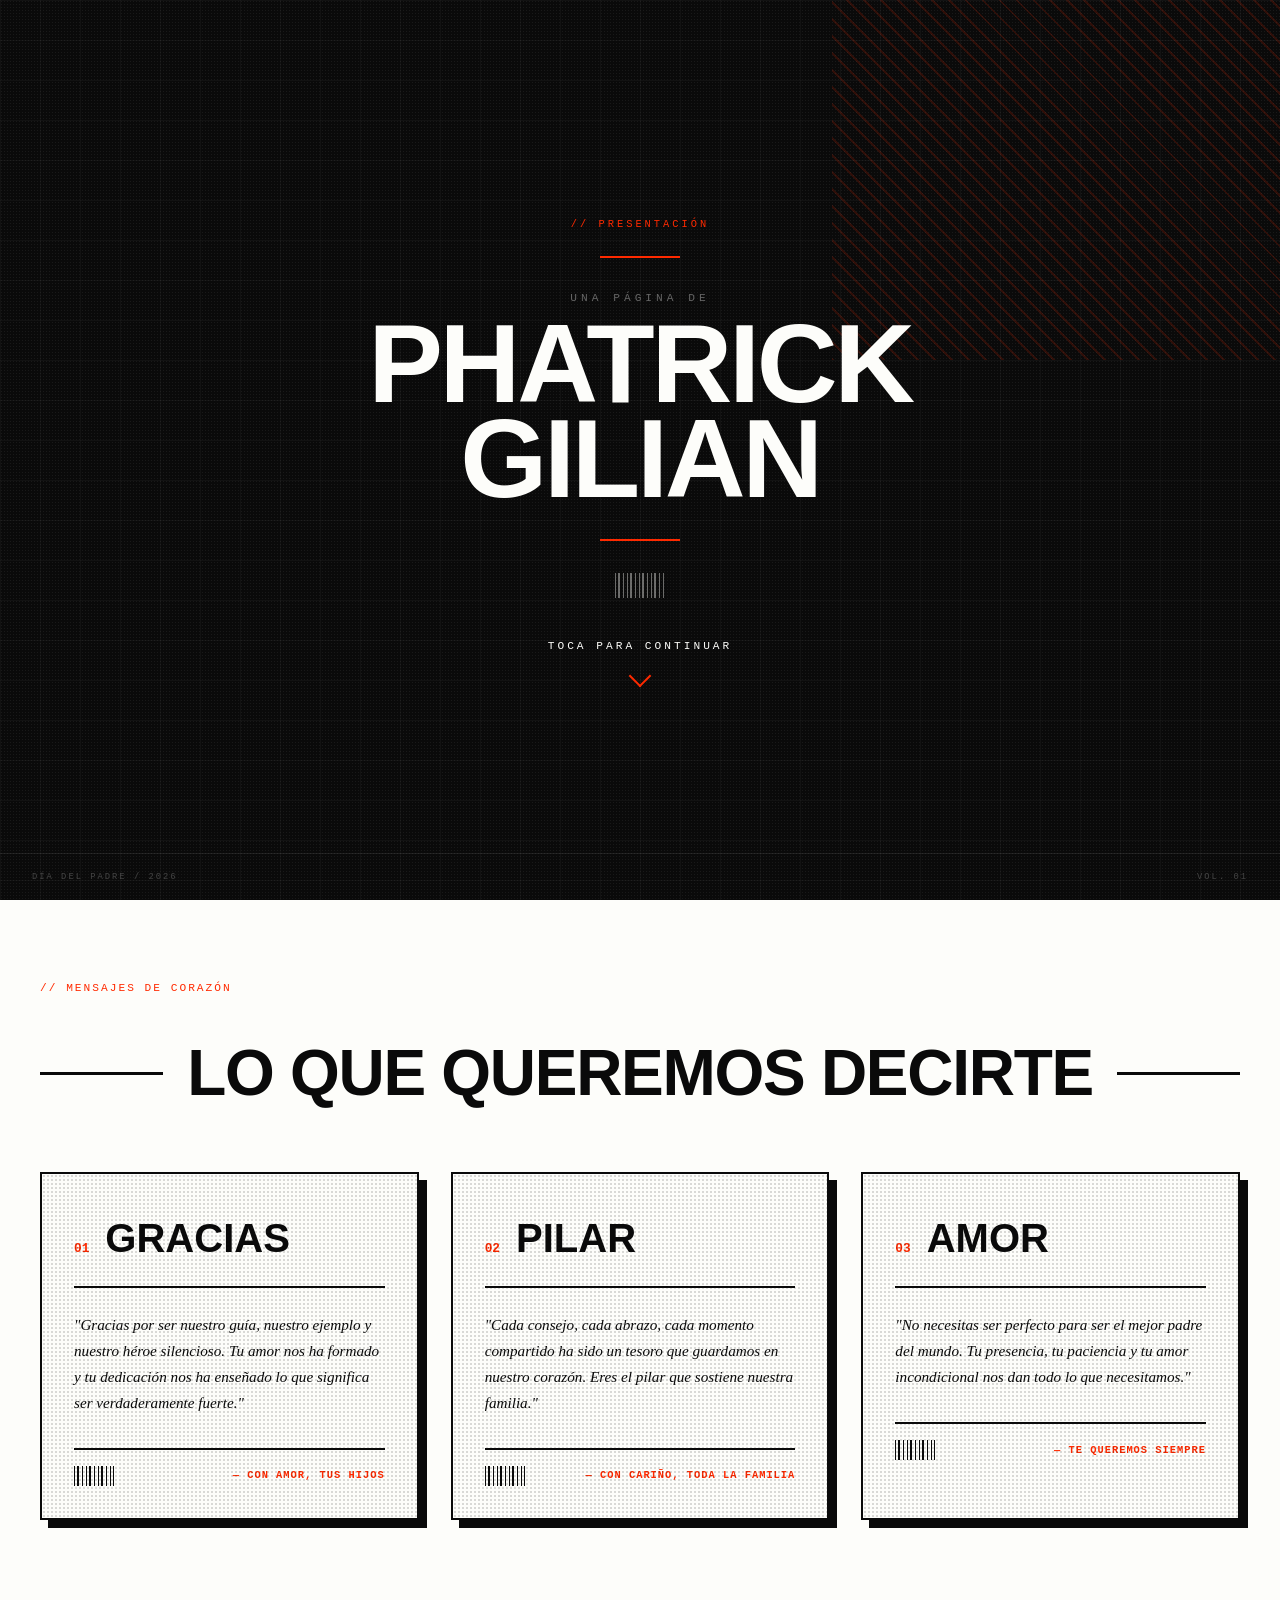
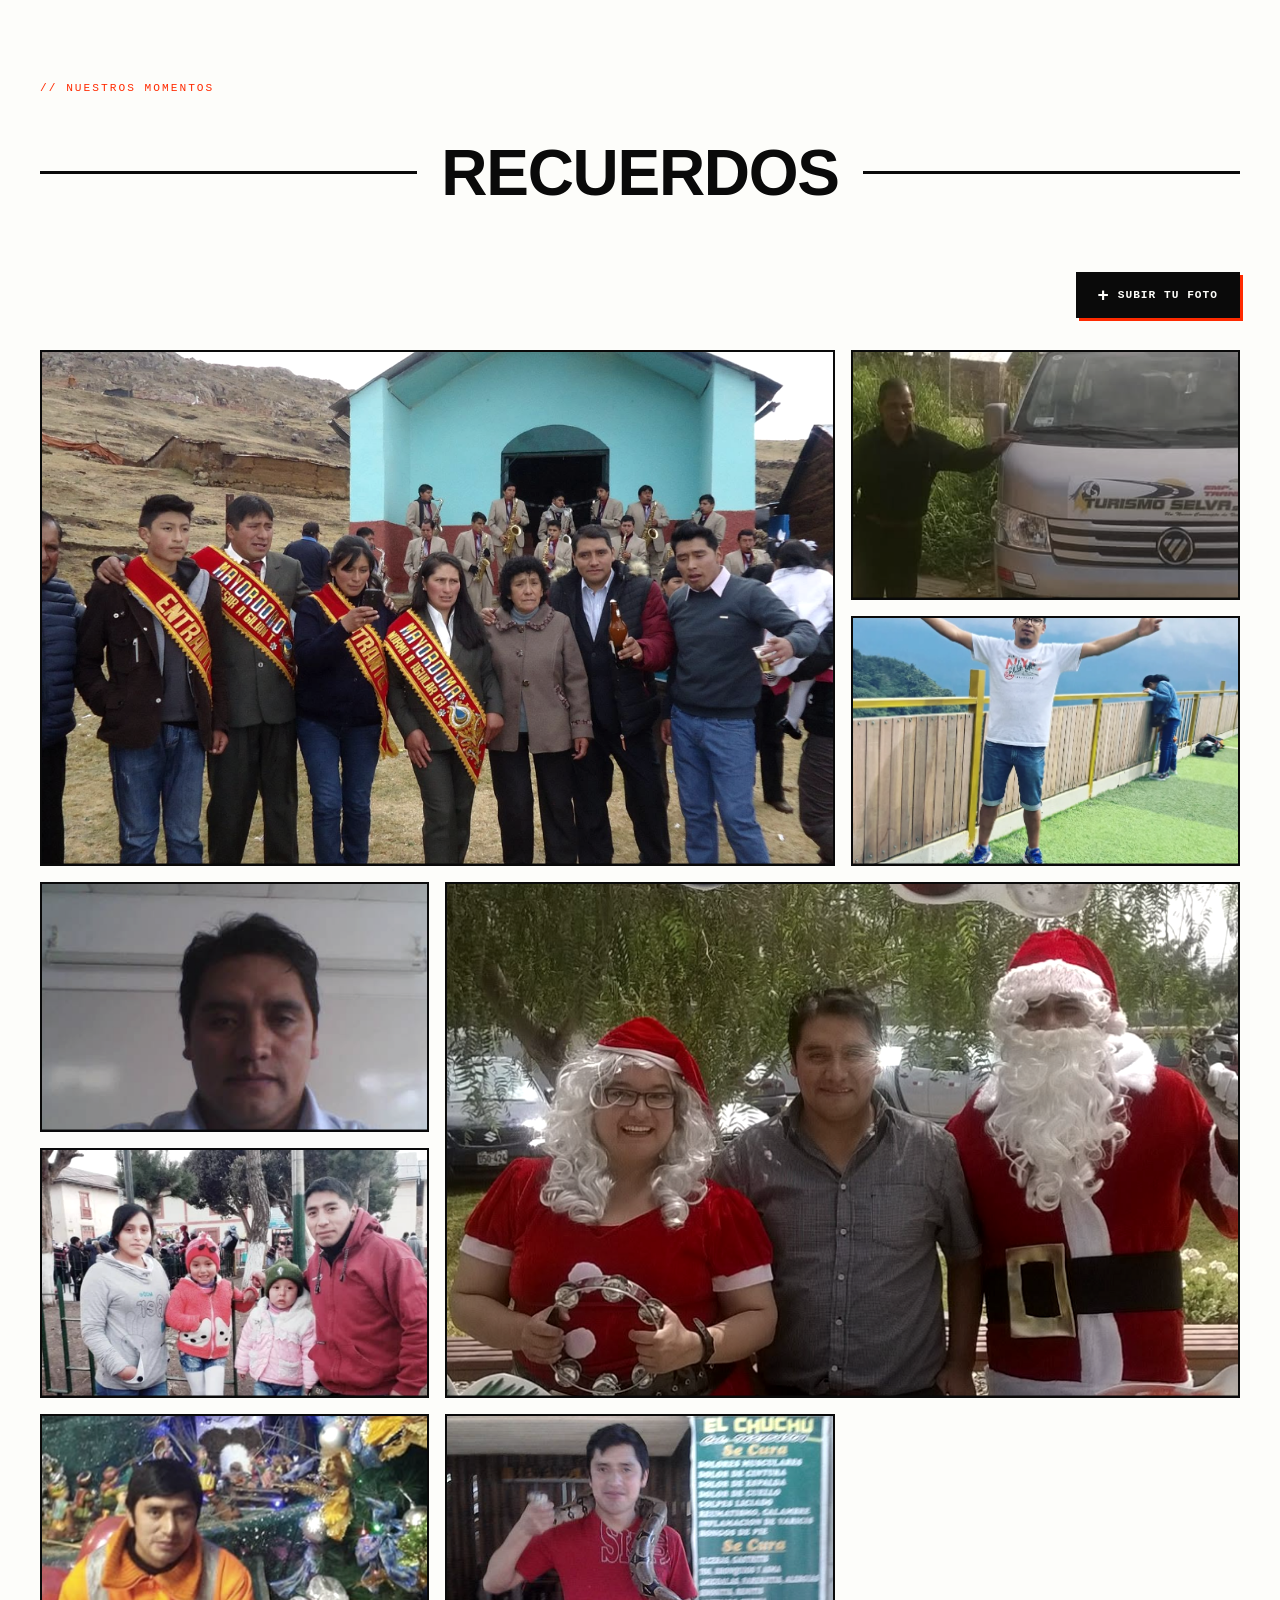
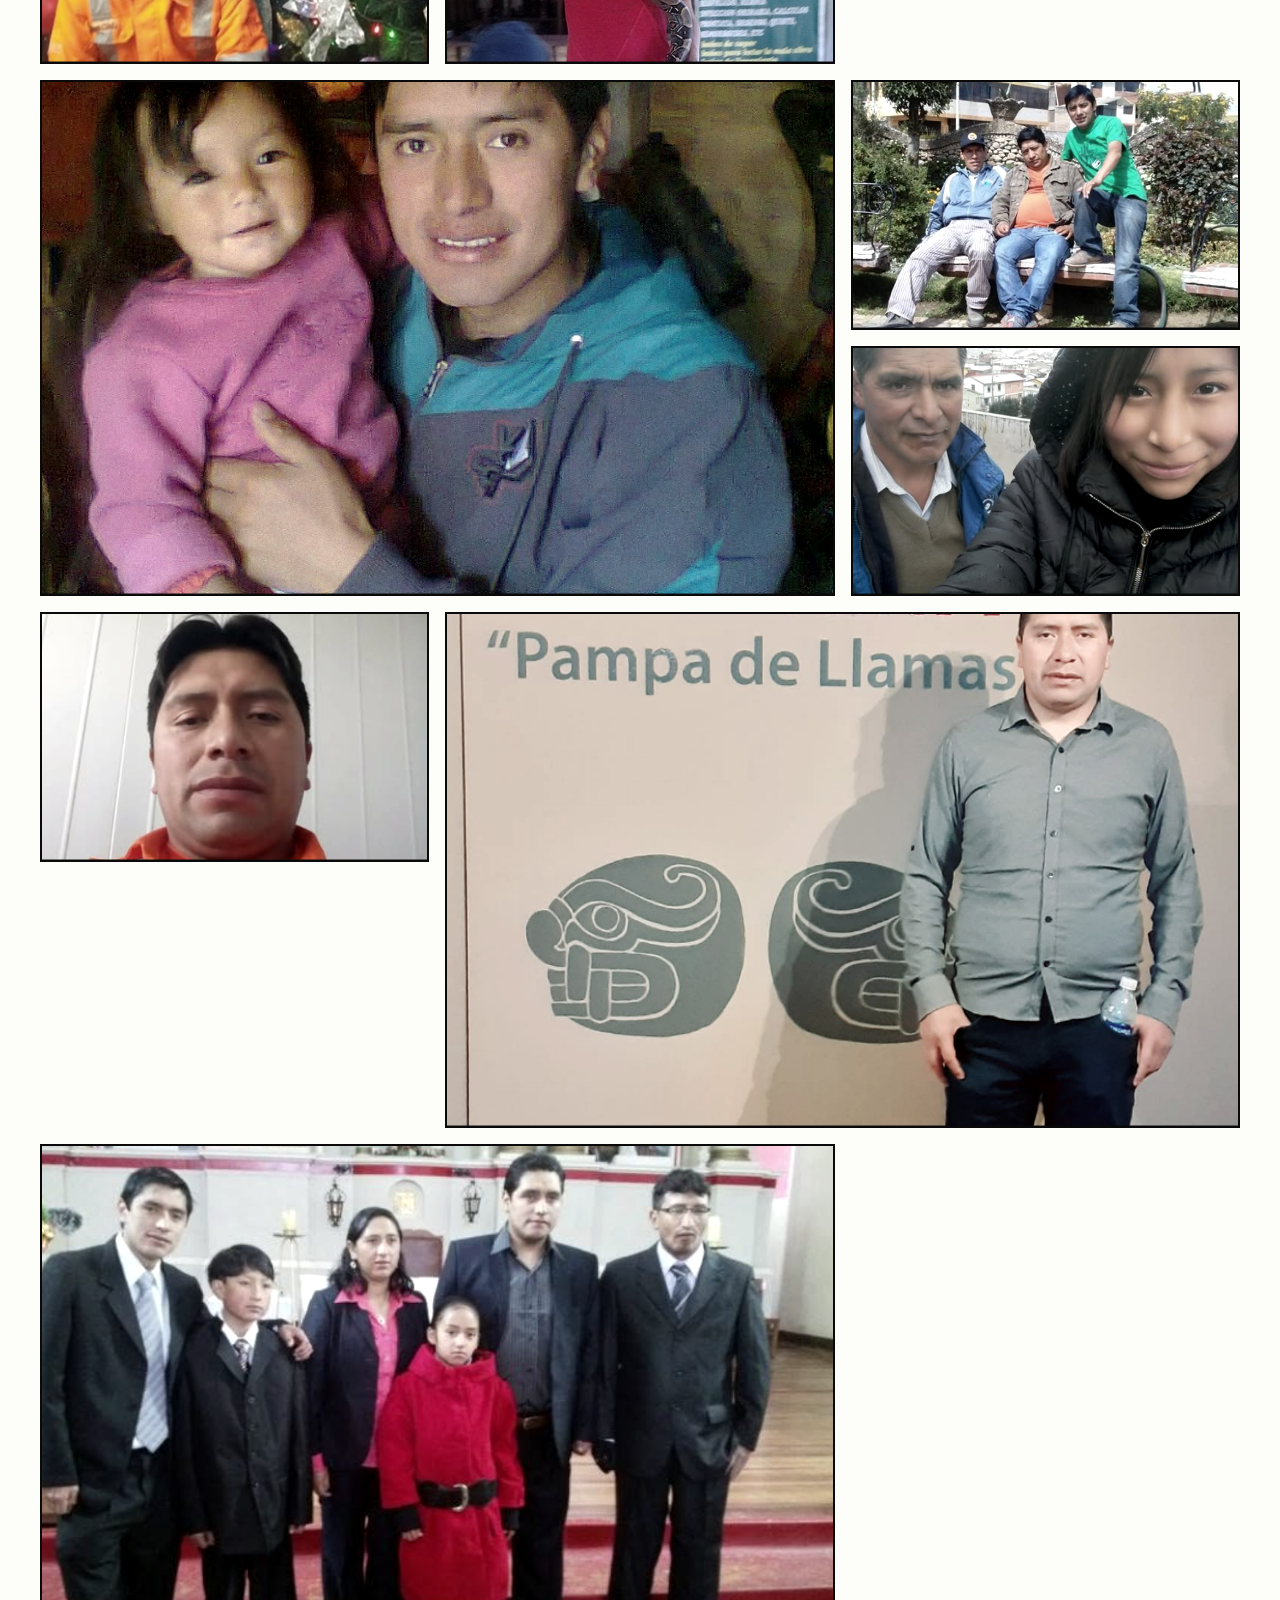
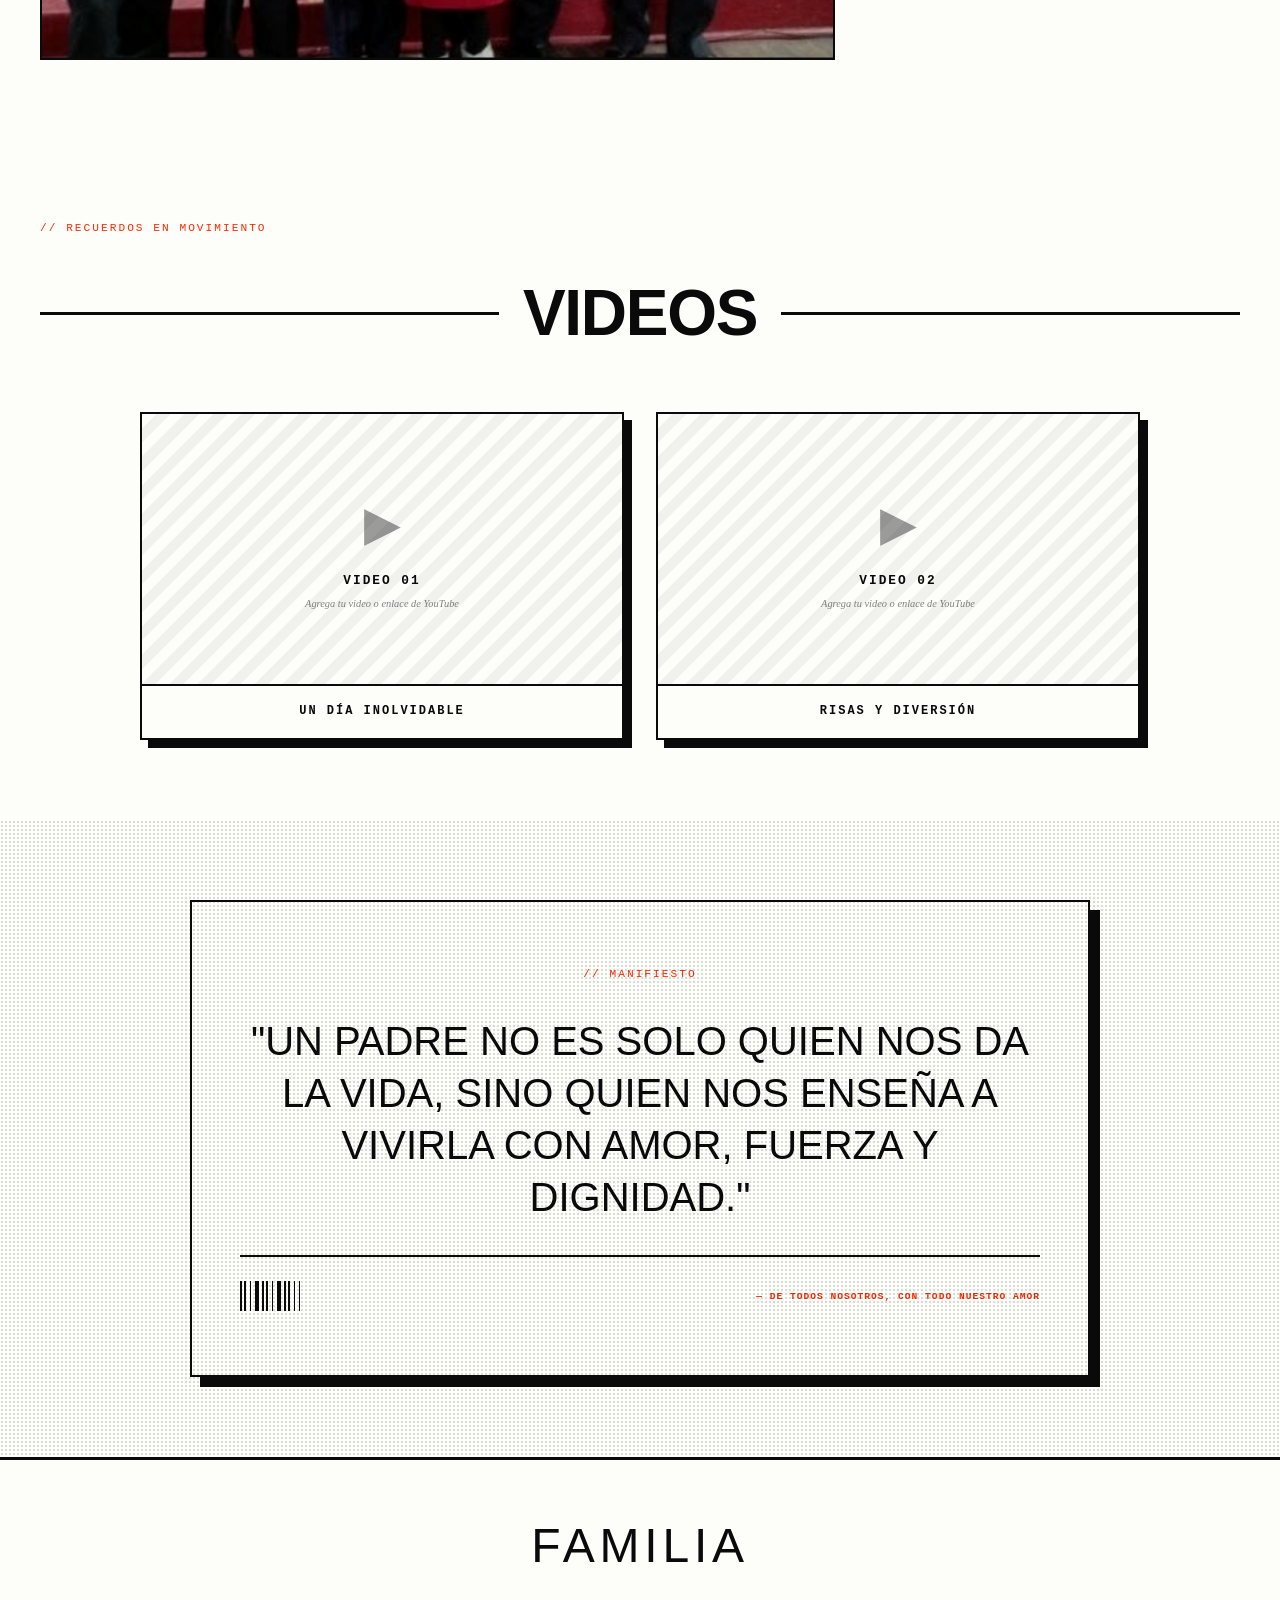
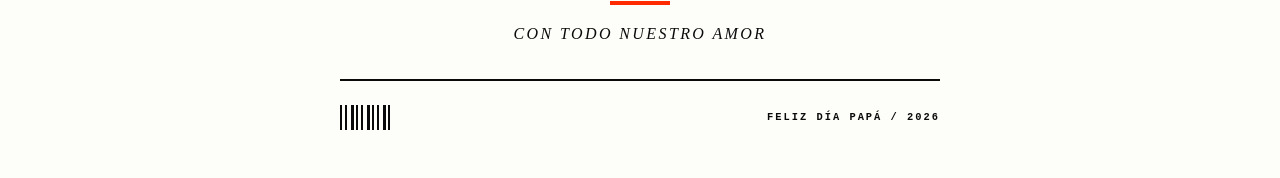
==== index.html @ 37821ff6 "feat: Firebase Firestore para que todos vean las fotos subidas por la familia" ====
<!DOCTYPE html>
<html lang="es">
<head>
    <meta charset="UTF-8">
    <meta name="viewport" content="width=device-width, initial-scale=1.0">
    <title>FELIZ DÍA PAPÁ — Familia</title>
    <link rel="stylesheet" href="styles.css">
    <script src="https://www.gstatic.com/firebasejs/10.12.0/firebase-app-compat.js"></script>
    <script src="https://www.gstatic.com/firebasejs/10.12.0/firebase-firestore-compat.js"></script>
</head>
<body>

    <!-- ===================== INTRO SPLASH ===================== -->
    <div id="splash" class="splash-screen">
        <div class="splash-grid"></div>
        <div class="splash-grain"></div>
        <div class="splash-geo"></div>

        <div class="splash-content">
            <div class="splash-label">// PRESENTACIÓN</div>
            <div class="splash-line-top"></div>

            <div class="splash-type">
                <span class="splash-pre">UNA PÁGINA DE</span>
                <h1 class="splash-name">PHATRICK<br>GILIAN</h1>
            </div>

            <div class="splash-line-bottom"></div>

            <div class="splash-barcode"></div>

            <div class="splash-cta">
                <span class="splash-tap">TOCA PARA CONTINUAR</span>
                <div class="splash-arrow"></div>
            </div>
        </div>

        <div class="splash-footer-bar">
            <span>DÍA DEL PADRE / 2026</span>
            <span>VOL. 01</span>
        </div>
    </div>

    <!-- ===================== HERO ===================== -->
    <header class="hero-brutalist" style="background-image: url('fotos/foto-01.png'); background-size: cover; background-position: center;">
        <div class="hero-overlay"></div>
        <div class="css-mesh-grain"></div>
        <div class="drafting-grid"></div>
        <div class="geo-orb"></div>

        <div class="hero-type">
            <div class="huge-text word-1">FELIZ</div>
            <div class="huge-text word-2">DÍA PAPÁ</div>
        </div>

        <div class="tape-ribbon">
            <div class="tape-scroll">
                <span>PARA TODOS LOS PAPÁS DE LA FAMILIA // FELIZ DÍA PAPÁ // 2026 //&nbsp;</span>
                <span>PARA TODOS LOS PAPÁS DE LA FAMILIA // FELIZ DÍA PAPÁ // 2026 //&nbsp;</span>
            </div>
        </div>

        <div class="hero-footer-bar">
            <div class="barcode"></div>
            <div class="hero-footer-text">
                <p class="vol">VOL. 01 / FAMILIA</p>
                <p class="desc">Una celebración dedicada a los pilares de nuestra familia.</p>
            </div>
        </div>

        <label for="theme-toggle" class="aesthetic-switch">
            <span class="mode-clean">BRUTALIZAR ESTÉTICA</span>
            <span class="mode-chaos">RESTAURAR MINIMALISMO</span>
        </label>
        <input type="checkbox" id="theme-toggle" class="theme-toggle-input" />
    </header>

    <!-- ===================== MENSAJES ===================== -->
    <section class="section-brutalist messages-section">
        <div class="section-label">// MENSAJES DE CORAZÓN</div>
        <div class="section-header-brutal">
            <span class="accent-line"></span>
            <h2>LO QUE QUEREMOS DECIRTE</h2>
            <span class="accent-line"></span>
        </div>

        <div class="messages-grid">
            <article class="poster-card">
                <div class="css-mesh-grain"></div>
                <div class="card-type">
                    <span class="card-number">01</span>
                    <h3>GRACIAS</h3>
                </div>
                <p class="card-body">"Gracias por ser nuestro guía, nuestro ejemplo y nuestro héroe silencioso. Tu amor nos ha formado y tu dedicación nos ha enseñado lo que significa ser verdaderamente fuerte."</p>
                <div class="card-footer">
                    <div class="barcode-small"></div>
                    <span class="card-author">— CON AMOR, TUS HIJOS</span>
                </div>
            </article>

            <article class="poster-card">
                <div class="css-mesh-grain"></div>
                <div class="card-type">
                    <span class="card-number">02</span>
                    <h3>PIlar</h3>
                </div>
                <p class="card-body">"Cada consejo, cada abrazo, cada momento compartido ha sido un tesoro que guardamos en nuestro corazón. Eres el pilar que sostiene nuestra familia."</p>
                <div class="card-footer">
                    <div class="barcode-small"></div>
                    <span class="card-author">— CON CARIÑO, TODA LA FAMILIA</span>
                </div>
            </article>

            <article class="poster-card">
                <div class="css-mesh-grain"></div>
                <div class="card-type">
                    <span class="card-number">03</span>
                    <h3>AMOR</h3>
                </div>
                <p class="card-body">"No necesitas ser perfecto para ser el mejor padre del mundo. Tu presencia, tu paciencia y tu amor incondicional nos dan todo lo que necesitamos."</p>
                <div class="card-footer">
                    <div class="barcode-small"></div>
                    <span class="card-author">— TE QUEREMOS SIEMPRE</span>
                </div>
            </article>
        </div>
    </section>

    <!-- ===================== GALERÍA ===================== -->
    <section class="section-brutalist gallery-section">
        <div class="section-label">// NUESTROS MOMENTOS</div>
        <div class="section-header-brutal">
            <span class="accent-line"></span>
            <h2>RECUERDOS</h2>
            <span class="accent-line"></span>
        </div>
        <div class="gallery-actions">
            <button class="upload-btn" onclick="openUploadModal()">
                <span class="upload-icon">+</span>
                SUBIR TU FOTO
            </button>
        </div>

        <div class="gallery-grid">
            <div class="gallery-item gallery-large" onclick="openLightbox(this)">
                <img src="fotos/foto-01.png" alt="FIESTA PARIACANCHA" class="gallery-img">
                <div class="photo-caption">FIESTA PARIACANCHA</div>
            </div>

            <div class="gallery-item" onclick="openLightbox(this)">
                <img src="fotos/foto-02.png" alt="DIOMEDES EN TURISMO SELVA" class="gallery-img">
                <div class="photo-caption">DIOMEDES EN TURISMO SELVA</div>
            </div>

            <div class="gallery-item" onclick="openLightbox(this)">
                <img src="fotos/foto-03.png" alt="DENIS EN CARPISH" class="gallery-img">
                <div class="photo-caption">DENIS EN CARPISH</div>
            </div>

            <div class="gallery-item" onclick="openLightbox(this)">
                <img src="fotos/foto-04.png" alt="HUBERT" class="gallery-img">
                <div class="photo-caption">HUBERT</div>
            </div>

            <div class="gallery-item gallery-large" onclick="openLightbox(this)">
                <img src="fotos/foto-05.png" alt="HUBERT CON SANTA" class="gallery-img">
                <div class="photo-caption">HUBERT CON SANTA</div>
            </div>

            <div class="gallery-item" onclick="openLightbox(this)">
                <img src="fotos/foto-06.png" alt="FAMILIA GILIAN VENTURA" class="gallery-img">
                <div class="photo-caption">FAMILIA GILIAN VENTURA</div>
            </div>

            <div class="gallery-item" onclick="openLightbox(this)">
                <img src="fotos/foto-07.png" alt="CARLOS GILIAN" class="gallery-img">
                <div class="photo-caption">CARLOS GILIAN</div>
            </div>

            <div class="gallery-item" onclick="openLightbox(this)">
                <img src="fotos/foto-08.png" alt="CARLOS GILIAN EN LA SELVA" class="gallery-img">
                <div class="photo-caption">CARLOS GILIAN EN LA SELVA</div>
            </div>

            <div class="gallery-item gallery-large" onclick="openLightbox(this)">
                <img src="fotos/foto-09.png" alt="CARLOS GILIAN" class="gallery-img">
                <div class="photo-caption">CARLOS GILIAN</div>
            </div>

            <div class="gallery-item" onclick="openLightbox(this)">
                <img src="fotos/foto-10.png" alt="LOS TRES MOSQUETEROS" class="gallery-img">
                <div class="photo-caption">LOS TRES MOSQUETEROS</div>
            </div>

            <div class="gallery-item" onclick="openLightbox(this)">
                <img src="fotos/foto-11.png" alt="EN LA AZOTEA" class="gallery-img">
                <div class="photo-caption">EN LA AZOTEA</div>
            </div>

            <div class="gallery-item" onclick="openLightbox(this)">
                <img src="fotos/foto-12.png" alt="RETRATO" class="gallery-img">
                <div class="photo-caption">RETRATO</div>
            </div>

            <div class="gallery-item gallery-large" onclick="openLightbox(this)">
                <img src="fotos/foto-13.png" alt="EN PACOPAMPA" class="gallery-img">
                <div class="photo-caption">EN PACOPAMPA</div>
            </div>

            <div class="gallery-item gallery-large" onclick="openLightbox(this)">
                <img src="fotos/foto-14.png" alt="FAMILIA EN LA IGLESIA" class="gallery-img">
                <div class="photo-caption">FAMILIA EN LA IGLESIA</div>
            </div>
        </div>
    </section>

    <!-- ===================== VIDEOS ===================== -->
    <section class="section-brutalist videos-section">
        <div class="section-label">// RECUERDOS EN MOVIMIENTO</div>
        <div class="section-header-brutal">
            <span class="accent-line"></span>
            <h2>VIDEOS</h2>
            <span class="accent-line"></span>
        </div>

        <div class="videos-grid">
            <div class="video-card">
                <div class="video-placeholder">
                    <span class="placeholder-icon">&#9654;</span>
                    <span class="placeholder-text">VIDEO 01</span>
                    <span class="placeholder-hint">Agrega tu video o enlace de YouTube</span>
                </div>
                <div class="video-caption">UN DÍA INOLVIDABLE</div>
            </div>

            <div class="video-card">
                <div class="video-placeholder">
                    <span class="placeholder-icon">&#9654;</span>
                    <span class="placeholder-text">VIDEO 02</span>
                    <span class="placeholder-hint">Agrega tu video o enlace de YouTube</span>
                </div>
                <div class="video-caption">RISAS Y DIVERSIÓN</div>
            </div>
        </div>
    </section>

    <!-- ===================== CITA FINAL ===================== -->
    <section class="section-brutalist quote-section">
        <div class="quote-poster">
            <div class="css-mesh-grain"></div>
            <div class="quote-label">// MANIFIESTO</div>
            <blockquote class="final-quote">
                "UN PADRE NO ES SOLO QUIEN NOS DA LA VIDA, SINO QUIEN NOS ENSEÑA A VIVIRLA CON AMOR, FUERZA Y DIGNIDAD."
            </blockquote>
            <div class="quote-footer">
                <div class="barcode"></div>
                <span class="quote-attr">— DE TODOS NOSOTROS, CON TODO NUESTRO AMOR</span>
            </div>
        </div>
    </section>

    <!-- ===================== FOOTER ===================== -->
    <footer class="footer-brutalist">
        <div class="footer-content">
            <div class="footer-brand">
                <div class="footer-logo">FAMILIA</div>
                <div class="accent-line-footer"></div>
            </div>
            <p class="footer-tagline">CON TODO NUESTRO AMOR</p>
            <div class="footer-meta">
                <div class="barcode-footer"></div>
                <p class="footer-year">FELIZ DÍA PAPÁ / 2026</p>
            </div>
        </div>
    </footer>

    <!-- ===================== LIGHTBOX ===================== -->
    <div id="lightbox" class="lightbox" onclick="closeLightbox(event)">
        <div class="lightbox-bar">
            <span class="lightbox-title" id="lightbox-title"></span>
            <button class="lightbox-close" onclick="closeLightbox(event)">X</button>
        </div>
        <div class="lightbox-content">
            <img id="lightbox-img" src="" alt="">
        </div>
        <div class="lightbox-footer">
            <div class="lightbox-barcode"></div>
            <span class="lightbox-label">// VISTA COMPLETA</span>
        </div>
    </div>

    <!-- ===================== UPLOAD MODAL ===================== -->
    <div id="upload-modal" class="upload-modal" onclick="closeUploadModal(event)">
        <div class="upload-modal-content">
            <div class="upload-modal-header">
                <span class="upload-modal-label">// SUBIR FOTO</span>
                <button class="lightbox-close" onclick="closeUploadModal(event)">X</button>
            </div>
            <div class="upload-dropzone" id="upload-dropzone">
                <div class="upload-dropzone-icon">+</div>
                <p class="upload-dropzone-text">ARRASTRA TU FOTO AQUÍ</p>
                <p class="upload-dropzone-sub">o haz clic para seleccionar</p>
                <input type="file" id="upload-input" accept="image/*" style="display:none">
            </div>
            <div class="upload-name-field">
                <label class="upload-name-label">TU NOMBRE:</label>
                <input type="text" id="upload-name-input" class="upload-name-input" placeholder="Ej: Carlos Gilian">
            </div>
            <div class="upload-status" id="upload-status"></div>
            <div class="upload-preview" id="upload-preview" style="display:none">
                <img id="upload-preview-img" src="">
                <button class="upload-confirm-btn" id="upload-confirm-btn" onclick="confirmUpload()">SUBIR FOTO</button>
            </div>
        </div>
    </div>

    <script src="script.js"></script>
</body>
</html>
---- styles.css ----
/* DIA DEL PADRE - ESTILO BRUTALISTA/EDITORIAL */

:root {
    --bg-main: #fdfdfa;
    --text-main: #0a0a0a;
    --accent: #ff2a00;
    --shadow-color: #0a0a0a;
    --geo-bg: repeating-linear-gradient(45deg, var(--text-main) 0 2px, transparent 2px 10px);
    --geo-radius: 0%;
    --font-display: "Impact", "Arial Black", sans-serif;
    --font-body: "Georgia", "Times New Roman", serif;
    --font-mono: "Courier New", Courier, monospace;
}

* { margin: 0; padding: 0; box-sizing: border-box; }
html { scroll-behavior: smooth; }

body {
    font-family: var(--font-body);
    background-color: var(--bg-main);
    color: var(--text-main);
    line-height: 1.6;
    overflow-x: hidden;
}

/* THEME TOGGLE */
.theme-toggle-input { display: none; }

body:has(.theme-toggle-input:checked) {
    --bg-main: #111111;
    --text-main: #ccff00;
    --accent: #ff007f;
    --shadow-color: #ff007f;
    --geo-bg: radial-gradient(circle, var(--accent) 0%, transparent 70%);
    --geo-radius: 50%;
    --font-display: "Arial Black", sans-serif;
    --font-body: "Courier New", Courier, monospace;
}

body:has(.theme-toggle-input:checked) .poster-card {
    border-color: var(--accent);
    box-shadow: 8px 8px 0px var(--shadow-color);
}

body:has(.theme-toggle-input:checked) .huge-text {
    text-shadow: 4px 4px 0px var(--accent), -2px -2px 0px #00ffff;
    mix-blend-mode: normal;
}

body:has(.theme-toggle-input:checked) .geo-orb {
    animation: pulseAcid 3s ease-in-out infinite alternate;
    mix-blend-mode: screen;
}

body:has(.theme-toggle-input:checked) .tape-ribbon {
    background: var(--accent);
    color: var(--bg-main);
}

body:has(.theme-toggle-input:checked) .final-quote {
    text-shadow: 2px 2px 0px var(--accent);
}

body:has(.theme-toggle-input:checked) .footer-brutalist {
    background: var(--text-main);
}

body:has(.theme-toggle-input:checked) .footer-logo { color: var(--bg-main); }
body:has(.theme-toggle-input:checked) .footer-tagline { color: var(--bg-main); }

/* AESTHETIC SWITCH */
.aesthetic-switch {
    position: fixed;
    top: 1.5rem;
    right: 1.5rem;
    z-index: 9999;
    padding: 10px 20px;
    background: var(--text-main);
    color: var(--bg-main);
    font-family: var(--font-mono);
    font-weight: bold;
    font-size: 0.7rem;
    letter-spacing: 1px;
    cursor: pointer;
    border: 2px solid var(--text-main);
    box-shadow: 3px 3px 0px var(--accent);
    transition: all 0.3s ease;
    text-transform: uppercase;
}

.aesthetic-switch:hover {
    transform: translate(-2px, -2px);
    box-shadow: 5px 5px 0px var(--accent);
}

.aesthetic-switch:active {
    transform: translate(2px, 2px);
    box-shadow: 0px 0px 0px var(--accent);
}

.mode-chaos { display: none; }
body:has(.theme-toggle-input:checked) .mode-clean { display: none; }
body:has(.theme-toggle-input:checked) .mode-chaos { display: inline; }

/* HERO */
.hero-brutalist {
    min-height: 100vh;
    display: flex;
    flex-direction: column;
    justify-content: center;
    align-items: center;
    background-color: var(--bg-main);
    background-size: cover;
    background-position: center;
    position: relative;
    overflow: hidden;
    padding: 2rem;
}

.hero-overlay {
    position: absolute;
    inset: 0;
    background: rgba(253, 253, 250, 0.85);
    z-index: 2;
    transition: background 0.6s ease;
}

body:has(.theme-toggle-input:checked) .hero-overlay {
    background: rgba(17, 17, 17, 0.8);
}

body:has(.theme-toggle-input:checked) .hero-brutalist {
    background-color: #111111;
}

.css-mesh-grain {
    position: absolute;
    inset: 0;
    background-image: radial-gradient(var(--text-main) 1px, transparent 1px);
    background-size: 4px 4px;
    opacity: 0.15;
    pointer-events: none;
    z-index: 10;
}

.drafting-grid {
    position: absolute;
    inset: 0;
    background-image:
        linear-gradient(to right, var(--text-main) 1px, transparent 1px),
        linear-gradient(to bottom, var(--text-main) 1px, transparent 1px);
    background-size: 20% 20%;
    opacity: 0.08;
    pointer-events: none;
}

.geo-orb {
    position: absolute;
    top: -10%;
    right: -10%;
    width: 60%;
    height: 45%;
    background: var(--geo-bg);
    border-radius: var(--geo-radius);
    mix-blend-mode: multiply;
    opacity: 0.8;
    transition: all 0.8s cubic-bezier(0.83, 0, 0.17, 1);
    z-index: 1;
}

.hero-type {
    position: relative;
    z-index: 5;
    text-align: left;
    width: 100%;
    max-width: 900px;
}

.huge-text {
    font-family: var(--font-display);
    font-size: clamp(5rem, 18vw, 14rem);
    line-height: 0.8;
    letter-spacing: -0.04em;
    color: var(--text-main);
    text-transform: uppercase;
    transition: color 0.6s ease, text-shadow 0.6s ease;
}

.word-2 {
    margin-left: 10%;
    color: transparent;
    -webkit-text-stroke: 4px var(--text-main);
    paint-order: stroke fill;
}

/* TAPE RIBBON */
.tape-ribbon {
    position: relative;
    z-index: 20;
    width: 120vw;
    margin-left: -10vw;
    background: var(--accent);
    color: var(--bg-main);
    transform: rotate(-3deg);
    padding: 0.8rem 0;
    font-family: var(--font-mono);
    font-size: 0.85rem;
    font-weight: 900;
    white-space: nowrap;
    box-shadow: 0 5px 15px rgba(0, 0, 0, 0.4);
    margin-top: 2rem;
    margin-bottom: 2rem;
    display: flex;
    overflow: hidden;
    transition: all 0.6s ease;
}

.tape-scroll {
    display: flex;
    width: max-content;
    animation: scrollText 12s linear infinite;
}

.tape-scroll span { padding-right: 1rem; }

@keyframes scrollText {
    to { transform: translateX(-50%); }
}

/* HERO FOOTER BAR */
.hero-footer-bar {
    position: relative;
    z-index: 5;
    width: 100%;
    max-width: 900px;
    display: flex;
    justify-content: space-between;
    align-items: flex-end;
    border-top: 2px solid var(--text-main);
    padding-top: 1rem;
    margin-top: 1rem;
    transition: border-color 0.6s ease;
}

.barcode {
    width: 60px;
    height: 30px;
    background: repeating-linear-gradient(to right,
        var(--text-main) 0, var(--text-main) 2px, transparent 2px, transparent 4px,
        var(--text-main) 4px, var(--text-main) 6px, transparent 6px, transparent 10px,
        var(--text-main) 10px, var(--text-main) 11px, transparent 11px, transparent 15px,
        var(--text-main) 15px, var(--text-main) 19px, transparent 19px, transparent 22px
    );
    transition: background 0.6s ease;
}

.hero-footer-text { text-align: right; color: var(--text-main); }

.hero-footer-text .vol {
    font-family: var(--font-mono);
    font-weight: bold;
    font-size: 0.7rem;
    text-transform: uppercase;
    margin-bottom: 0.2rem;
}

.hero-footer-text .desc { font-size: 0.75rem; opacity: 0.7; }

/* SECTIONS SHARED */
.section-brutalist {
    background-color: var(--bg-main);
    padding: 5rem 2rem;
    position: relative;
    transition: background-color 0.6s ease;
}

.section-label {
    font-family: var(--font-mono);
    font-size: 0.7rem;
    letter-spacing: 2px;
    text-transform: uppercase;
    color: var(--accent);
    margin-bottom: 1.5rem;
    max-width: 1200px;
    margin-left: auto;
    margin-right: auto;
}

.section-header-brutal {
    display: flex;
    align-items: center;
    gap: 1.5rem;
    margin-bottom: 3rem;
    max-width: 1200px;
    margin-left: auto;
    margin-right: auto;
}

.section-header-brutal h2 {
    font-family: var(--font-display);
    font-size: clamp(2rem, 6vw, 4rem);
    color: var(--text-main);
    text-transform: uppercase;
    letter-spacing: -0.02em;
    white-space: nowrap;
    transition: color 0.6s ease;
}

.accent-line {
    flex: 1;
    height: 3px;
    background: var(--text-main);
    transition: background 0.6s ease;
}

/* MESSAGES */
.messages-grid {
    max-width: 1200px;
    margin: 0 auto;
    display: grid;
    grid-template-columns: repeat(auto-fit, minmax(320px, 1fr));
    gap: 2rem;
}

.poster-card {
    position: relative;
    background-color: var(--bg-main);
    border: 2px solid var(--text-main);
    box-shadow: 8px 8px 0px var(--shadow-color);
    overflow: hidden;
    transition: all 0.6s cubic-bezier(0.83, 0, 0.17, 1);
    padding: 2rem;
}

.poster-card:hover {
    transform: rotateY(3deg) rotateX(1deg) scale(1.02);
    box-shadow: 12px 12px 0px var(--shadow-color);
}

.card-type {
    display: flex;
    align-items: baseline;
    gap: 1rem;
    margin-bottom: 1.5rem;
    border-bottom: 2px solid var(--text-main);
    padding-bottom: 1rem;
}

.card-number {
    font-family: var(--font-mono);
    font-size: 0.8rem;
    color: var(--accent);
    font-weight: bold;
}

.card-type h3 {
    font-family: var(--font-display);
    font-size: 2.5rem;
    color: var(--text-main);
    text-transform: uppercase;
}

.card-body {
    font-family: var(--font-body);
    font-size: 0.95rem;
    line-height: 1.7;
    color: var(--text-main);
    margin-bottom: 2rem;
    font-style: italic;
}

.card-footer {
    display: flex;
    justify-content: space-between;
    align-items: center;
    border-top: 2px solid var(--text-main);
    padding-top: 1rem;
}

.barcode-small {
    width: 40px;
    height: 20px;
    background: repeating-linear-gradient(to right,
        var(--text-main) 0, var(--text-main) 1px, transparent 1px, transparent 3px,
        var(--text-main) 3px, var(--text-main) 5px, transparent 5px, transparent 8px,
        var(--text-main) 8px, var(--text-main) 9px, transparent 9px, transparent 12px
    );
}

.card-author {
    font-family: var(--font-mono);
    font-size: 0.65rem;
    font-weight: bold;
    letter-spacing: 1px;
    text-transform: uppercase;
    color: var(--accent);
}

/* GALLERY */
.gallery-grid {
    max-width: 1200px;
    margin: 0 auto;
    display: grid;
    grid-template-columns: repeat(3, 1fr);
    grid-auto-rows: 250px;
    gap: 1rem;
}

.gallery-item {
    position: relative;
    overflow: hidden;
    border: 2px solid var(--text-main);
    cursor: pointer;
    transition: all 0.3s ease;
}

.gallery-item:hover {
    z-index: 10;
    box-shadow: 8px 8px 0px var(--shadow-color);
    transform: scale(1.02);
}

.gallery-large { grid-column: span 2; grid-row: span 2; }

.gallery-img {
    width: 100%;
    height: 100%;
    object-fit: cover;
    display: block;
    filter: grayscale(30%) contrast(1.1);
    transition: filter 0.4s ease, transform 0.4s ease;
}

.gallery-item:hover .gallery-img {
    filter: grayscale(0%) contrast(1);
    transform: scale(1.05);
}

.photo-placeholder {
    width: 100%;
    height: 100%;
    display: flex;
    flex-direction: column;
    justify-content: center;
    align-items: center;
    background: repeating-linear-gradient(45deg, transparent, transparent 10px, rgba(10,10,10,0.03) 10px, rgba(10,10,10,0.03) 20px), var(--bg-main);
}

.placeholder-icon {
    font-size: 3rem;
    font-family: var(--font-display);
    color: var(--text-main);
    opacity: 0.3;
    margin-bottom: 0.5rem;
}

.placeholder-text {
    font-family: var(--font-mono);
    font-size: 0.8rem;
    font-weight: bold;
    letter-spacing: 2px;
    color: var(--text-main);
    text-transform: uppercase;
}

.placeholder-hint {
    font-size: 0.65rem;
    font-family: var(--font-body);
    opacity: 0.5;
    margin-top: 0.3rem;
    font-style: italic;
    color: var(--text-main);
}

.photo-caption {
    position: absolute;
    bottom: 0;
    left: 0;
    right: 0;
    background: var(--text-main);
    color: var(--bg-main);
    padding: 0.8rem 1rem;
    font-family: var(--font-mono);
    font-size: 0.7rem;
    font-weight: bold;
    letter-spacing: 2px;
    text-transform: uppercase;
    transform: translateY(100%);
    transition: transform 0.3s ease;
}

.gallery-item:hover .photo-caption { transform: translateY(0); }

/* VIDEOS */
.videos-grid {
    max-width: 1000px;
    margin: 0 auto;
    display: grid;
    grid-template-columns: repeat(auto-fit, minmax(380px, 1fr));
    gap: 2rem;
}

.video-card {
    border: 2px solid var(--text-main);
    overflow: hidden;
    box-shadow: 8px 8px 0px var(--shadow-color);
    transition: all 0.3s ease;
}

.video-card:hover {
    transform: translateY(-4px);
    box-shadow: 12px 12px 0px var(--shadow-color);
}

.video-placeholder {
    width: 100%;
    aspect-ratio: 16/9;
    display: flex;
    flex-direction: column;
    justify-content: center;
    align-items: center;
    background: repeating-linear-gradient(-45deg, transparent, transparent 10px, rgba(10,10,10,0.05) 10px, rgba(10,10,10,0.05) 20px), var(--bg-main);
}

.video-placeholder .placeholder-icon { font-size: 3rem; opacity: 0.4; }

.video-caption {
    padding: 1rem 1.5rem;
    text-align: center;
    font-family: var(--font-mono);
    font-size: 0.75rem;
    font-weight: bold;
    letter-spacing: 2px;
    text-transform: uppercase;
    color: var(--text-main);
    background: var(--bg-main);
    border-top: 2px solid var(--text-main);
}

/* QUOTE */
.quote-poster {
    max-width: 900px;
    margin: 0 auto;
    text-align: center;
    padding: 4rem 3rem;
    border: 2px solid var(--text-main);
    background: var(--bg-main);
    box-shadow: 10px 10px 0px var(--shadow-color);
}

.quote-label {
    font-family: var(--font-mono);
    font-size: 0.7rem;
    letter-spacing: 2px;
    color: var(--accent);
    margin-bottom: 2rem;
    text-transform: uppercase;
}

.final-quote {
    font-family: var(--font-display);
    font-size: clamp(1.5rem, 4vw, 2.5rem);
    color: var(--text-main);
    line-height: 1.3;
    text-transform: uppercase;
    margin-bottom: 2rem;
}

.quote-footer {
    display: flex;
    justify-content: space-between;
    align-items: center;
    border-top: 2px solid var(--text-main);
    padding-top: 1.5rem;
}

.quote-attr {
    font-family: var(--font-mono);
    font-size: 0.6rem;
    letter-spacing: 1px;
    text-transform: uppercase;
    font-weight: bold;
    color: var(--accent);
}

/* FOOTER */
.footer-brutalist {
    background: var(--bg-main);
    border-top: 3px solid var(--text-main);
    padding: 3rem 2rem;
    text-align: center;
}

.footer-content { max-width: 600px; margin: 0 auto; }

.footer-logo {
    font-family: var(--font-display);
    font-size: 3rem;
    color: var(--text-main);
    letter-spacing: 0.1em;
}

.accent-line-footer {
    width: 60px;
    height: 4px;
    background: var(--accent);
    margin: 1rem auto;
}

.footer-tagline {
    font-family: var(--font-body);
    font-size: 1rem;
    color: var(--text-main);
    letter-spacing: 0.15em;
    text-transform: uppercase;
    margin-bottom: 2rem;
    font-style: italic;
}

.footer-meta {
    border-top: 2px solid var(--text-main);
    padding-top: 1.5rem;
    display: flex;
    justify-content: space-between;
    align-items: center;
}

.barcode-footer {
    width: 50px;
    height: 25px;
    background: repeating-linear-gradient(to right,
        var(--text-main) 0, var(--text-main) 2px, transparent 2px, transparent 5px,
        var(--text-main) 5px, var(--text-main) 7px, transparent 7px, transparent 11px,
        var(--text-main) 11px, var(--text-main) 14px, transparent 14px, transparent 16px
    );
}

.footer-year {
    font-family: var(--font-mono);
    font-size: 0.65rem;
    letter-spacing: 2px;
    text-transform: uppercase;
    font-weight: bold;
}

@keyframes pulseAcid {
    0% { transform: scale(1) translate(0, 0); opacity: 0.6; filter: blur(10px); }
    100% { transform: scale(1.2) translate(-10%, 10%); opacity: 1; filter: blur(20px); }
}

/* SPLASH SCREEN */
.splash-screen {
    position: fixed;
    inset: 0;
    z-index: 100000;
    background: #0a0a0a;
    display: flex;
    flex-direction: column;
    justify-content: center;
    align-items: center;
    cursor: pointer;
    overflow: hidden;
    transition: opacity 0.6s ease, transform 0.6s ease;
}

.splash-screen.hide {
    opacity: 0;
    transform: scale(1.1);
    pointer-events: none;
}

.splash-grid {
    position: absolute;
    inset: 0;
    background-image:
        linear-gradient(to right, #ffffff08 1px, transparent 1px),
        linear-gradient(to bottom, #ffffff08 1px, transparent 1px);
    background-size: 40px 40px;
    z-index: 1;
}

.splash-grain {
    position: absolute;
    inset: 0;
    background-image: radial-gradient(#ffffff 1px, transparent 1px);
    background-size: 3px 3px;
    opacity: 0.06;
    z-index: 2;
}

.splash-geo {
    position: absolute;
    top: -20%;
    right: -15%;
    width: 50%;
    height: 60%;
    background: repeating-linear-gradient(45deg, #ff2a00 0 2px, transparent 2px 12px);
    opacity: 0.15;
    z-index: 1;
    animation: splashGeoMove 4s ease-in-out infinite alternate;
}

@keyframes splashGeoMove {
    0% { transform: translate(0, 0) rotate(0deg); }
    100% { transform: translate(-5%, 5%) rotate(3deg); }
}

.splash-content {
    position: relative;
    z-index: 10;
    text-align: center;
    padding: 2rem;
    animation: splashFadeIn 1s ease-out;
}

@keyframes splashFadeIn {
    from { opacity: 0; transform: translateY(30px); }
    to { opacity: 1; transform: translateY(0); }
}

.splash-label {
    font-family: var(--font-mono);
    font-size: 0.65rem;
    letter-spacing: 3px;
    color: #ff2a00;
    margin-bottom: 1.5rem;
    text-transform: uppercase;
}

.splash-line-top {
    width: 80px;
    height: 2px;
    background: #ff2a00;
    margin: 0 auto 2rem;
    animation: splashLineGrow 0.8s ease-out 0.3s both;
}

@keyframes splashLineGrow {
    from { width: 0; }
    to { width: 80px; }
}

.splash-type {
    margin-bottom: 2rem;
}

.splash-pre {
    font-family: var(--font-mono);
    font-size: 0.7rem;
    letter-spacing: 4px;
    color: #666;
    display: block;
    margin-bottom: 0.5rem;
    text-transform: uppercase;
}

.splash-name {
    font-family: var(--font-display);
    font-size: clamp(3rem, 12vw, 7rem);
    color: #fdfdfa;
    line-height: 0.85;
    letter-spacing: -0.03em;
    text-transform: uppercase;
    animation: splashNameReveal 0.8s ease-out 0.2s both;
}

@keyframes splashNameReveal {
    from { opacity: 0; letter-spacing: 0.3em; }
    to { opacity: 1; letter-spacing: -0.03em; }
}

.splash-line-bottom {
    width: 80px;
    height: 2px;
    background: #ff2a00;
    margin: 0 auto 2rem;
    animation: splashLineGrow 0.8s ease-out 0.5s both;
}

.splash-barcode {
    width: 50px;
    height: 25px;
    margin: 0 auto 2.5rem;
    background: repeating-linear-gradient(to right,
        #fdfdfa 0, #fdfdfa 1px, transparent 1px, transparent 3px,
        #fdfdfa 3px, #fdfdfa 5px, transparent 5px, transparent 8px,
        #fdfdfa 8px, #fdfdfa 9px, transparent 9px, transparent 12px
    );
    opacity: 0.4;
}

.splash-cta {
    animation: splashPulse 2s ease-in-out infinite;
}

@keyframes splashPulse {
    0%, 100% { opacity: 1; }
    50% { opacity: 0.4; }
}

.splash-tap {
    font-family: var(--font-mono);
    font-size: 0.7rem;
    letter-spacing: 3px;
    color: #fdfdfa;
    text-transform: uppercase;
    display: block;
    margin-bottom: 0.8rem;
}

.splash-arrow {
    width: 16px;
    height: 16px;
    border-right: 2px solid #ff2a00;
    border-bottom: 2px solid #ff2a00;
    transform: rotate(45deg);
    margin: 0 auto;
    animation: splashArrowBounce 1.5s ease-in-out infinite;
}

@keyframes splashArrowBounce {
    0%, 100% { transform: rotate(45deg) translateY(0); }
    50% { transform: rotate(45deg) translateY(6px); }
}

.splash-footer-bar {
    position: absolute;
    bottom: 0;
    left: 0;
    right: 0;
    display: flex;
    justify-content: space-between;
    padding: 1rem 2rem;
    border-top: 1px solid #ffffff15;
    font-family: var(--font-mono);
    font-size: 0.55rem;
    letter-spacing: 2px;
    color: #444;
    text-transform: uppercase;
    z-index: 10;
}

/* LIGHTBOX */
.lightbox {
    position: fixed;
    inset: 0;
    z-index: 99999;
    background: rgba(10, 10, 10, 0.97);
    display: flex;
    flex-direction: column;
    align-items: center;
    justify-content: center;
    opacity: 0;
    pointer-events: none;
    transition: opacity 0.3s ease;
}

.lightbox.active {
    opacity: 1;
    pointer-events: all;
}

.lightbox-bar {
    position: absolute;
    top: 0;
    left: 0;
    right: 0;
    display: flex;
    justify-content: space-between;
    align-items: center;
    padding: 1rem 2rem;
    background: #0a0a0a;
    border-bottom: 2px solid #ff2a00;
    z-index: 10;
}

.lightbox-title {
    font-family: var(--font-display);
    font-size: 1.2rem;
    color: #fdfdfa;
    text-transform: uppercase;
    letter-spacing: 2px;
}

.lightbox-close {
    background: #ff2a00;
    color: #fdfdfa;
    border: 2px solid #ff2a00;
    width: 36px;
    height: 36px;
    font-family: var(--font-mono);
    font-size: 0.9rem;
    font-weight: bold;
    cursor: pointer;
    transition: all 0.2s;
}

.lightbox-close:hover {
    background: transparent;
    color: #ff2a00;
}

.lightbox-content {
    max-width: 90vw;
    max-height: 80vh;
    display: flex;
    align-items: center;
    justify-content: center;
}

.lightbox-content img {
    max-width: 100%;
    max-height: 80vh;
    object-fit: contain;
    border: 3px solid #fdfdfa;
    box-shadow: 0 0 60px rgba(255, 42, 0, 0.3);
}

.lightbox-footer {
    position: absolute;
    bottom: 0;
    left: 0;
    right: 0;
    display: flex;
    justify-content: space-between;
    align-items: center;
    padding: 1rem 2rem;
    background: #0a0a0a;
    border-top: 2px solid #333;
}

.lightbox-barcode {
    width: 40px;
    height: 20px;
    background: repeating-linear-gradient(to right,
        #fdfdfa 0, #fdfdfa 1px, transparent 1px, transparent 3px,
        #fdfdfa 3px, #fdfdfa 5px, transparent 5px, transparent 8px,
        #fdfdfa 8px, #fdfdfa 9px, transparent 9px, transparent 12px
    );
    opacity: 0.3;
}

.lightbox-label {
    font-family: var(--font-mono);
    font-size: 0.6rem;
    letter-spacing: 2px;
    color: #ff2a00;
    text-transform: uppercase;
}

body:has(.theme-toggle-input:checked) .lightbox-content img {
    border-color: #ccff00;
    box-shadow: 0 0 60px rgba(255, 0, 127, 0.4);
}

body:has(.theme-toggle-input:checked) .lightbox-bar {
    border-bottom-color: #ff007f;
}

body:has(.theme-toggle-input:checked) .lightbox-close {
    background: #ff007f;
    border-color: #ff007f;
}

body:has(.theme-toggle-input:checked) .lightbox-close:hover {
    background: transparent;
    color: #ff007f;
}

/* GALLERY ACTIONS */
.gallery-actions {
    max-width: 1200px;
    margin: 0 auto 2rem;
    display: flex;
    justify-content: flex-end;
}

.upload-btn {
    display: inline-flex;
    align-items: center;
    gap: 0.5rem;
    padding: 10px 20px;
    background: var(--text-main);
    color: var(--bg-main);
    font-family: var(--font-mono);
    font-weight: bold;
    font-size: 0.7rem;
    letter-spacing: 1px;
    text-transform: uppercase;
    border: 2px solid var(--text-main);
    box-shadow: 3px 3px 0px var(--accent);
    cursor: pointer;
    transition: all 0.3s ease;
}

.upload-btn:hover {
    transform: translate(-2px, -2px);
    box-shadow: 5px 5px 0px var(--accent);
}

.upload-icon {
    font-size: 1.2rem;
    font-family: var(--font-display);
}

/* UPLOAD MODAL */
.upload-modal {
    position: fixed;
    inset: 0;
    z-index: 100001;
    background: rgba(10, 10, 10, 0.97);
    display: flex;
    align-items: center;
    justify-content: center;
    opacity: 0;
    pointer-events: none;
    transition: opacity 0.3s ease;
}

.upload-modal.active {
    opacity: 1;
    pointer-events: all;
}

.upload-modal-content {
    background: var(--bg-main);
    border: 2px solid var(--text-main);
    box-shadow: 10px 10px 0px var(--shadow-color);
    width: 90%;
    max-width: 500px;
    padding: 0;
}

.upload-modal-header {
    display: flex;
    justify-content: space-between;
    align-items: center;
    padding: 1rem 1.5rem;
    border-bottom: 2px solid var(--text-main);
}

.upload-modal-label {
    font-family: var(--font-mono);
    font-size: 0.7rem;
    letter-spacing: 2px;
    color: var(--accent);
    text-transform: uppercase;
}

.upload-dropzone {
    margin: 1.5rem;
    padding: 2.5rem;
    border: 2px dashed var(--text-main);
    text-align: center;
    cursor: pointer;
    transition: all 0.3s;
}

.upload-dropzone:hover {
    border-color: var(--accent);
    background: rgba(255, 42, 0, 0.05);
}

.upload-dropzone-icon {
    font-family: var(--font-display);
    font-size: 3rem;
    color: var(--text-main);
    opacity: 0.3;
}

.upload-dropzone-text {
    font-family: var(--font-mono);
    font-size: 0.75rem;
    letter-spacing: 2px;
    color: var(--text-main);
    margin-top: 0.5rem;
    text-transform: uppercase;
}

.upload-dropzone-sub {
    font-size: 0.65rem;
    color: var(--text-main);
    opacity: 0.5;
    margin-top: 0.3rem;
    font-style: italic;
}

.upload-name-field {
    margin: 0 1.5rem 1rem;
}

.upload-name-label {
    font-family: var(--font-mono);
    font-size: 0.6rem;
    letter-spacing: 2px;
    color: var(--accent);
    text-transform: uppercase;
    display: block;
    margin-bottom: 0.3rem;
}

.upload-name-input {
    width: 100%;
    padding: 10px;
    background: transparent;
    border: 2px solid var(--text-main);
    color: var(--text-main);
    font-family: var(--font-mono);
    font-size: 0.8rem;
    outline: none;
}

.upload-name-input:focus {
    border-color: var(--accent);
}

.upload-status {
    margin: 0 1.5rem 1rem;
    font-family: var(--font-mono);
    font-size: 0.65rem;
    letter-spacing: 1px;
    text-transform: uppercase;
}

.upload-status.uploading { color: var(--accent); }
.upload-status.success { color: #00cc66; }
.upload-status.error { color: #ff0000; }

.upload-preview {
    margin: 0 1.5rem 1.5rem;
    text-align: center;
}

.upload-preview img {
    max-width: 100%;
    max-height: 250px;
    object-fit: contain;
    border: 2px solid var(--text-main);
    margin-bottom: 1rem;
}

.upload-confirm-btn {
    width: 100%;
    padding: 12px;
    background: var(--accent);
    color: var(--bg-main);
    border: 2px solid var(--accent);
    font-family: var(--font-mono);
    font-weight: bold;
    font-size: 0.75rem;
    letter-spacing: 2px;
    text-transform: uppercase;
    cursor: pointer;
    box-shadow: 4px 4px 0px var(--shadow-color);
    transition: all 0.3s;
}

.upload-confirm-btn:hover {
    transform: translate(-2px, -2px);
    box-shadow: 6px 6px 0px var(--shadow-color);
}

/* USER UPLOADED PHOTOS */
.user-photo {
    position: relative;
}

.user-photo-remove {
    position: absolute;
    top: 8px;
    right: 8px;
    width: 24px;
    height: 24px;
    background: var(--accent);
    color: var(--bg-main);
    border: none;
    font-family: var(--font-mono);
    font-size: 0.6rem;
    font-weight: bold;
    cursor: pointer;
    z-index: 5;
    opacity: 0;
    transition: opacity 0.2s;
}

.gallery-item:hover .user-photo-remove {
    opacity: 1;
}

/* RESPONSIVE */
@media (max-width: 768px) {
    .gallery-grid { grid-template-columns: repeat(2, 1fr); grid-auto-rows: 200px; }
    .gallery-large { grid-column: span 2; grid-row: span 1; }
    .videos-grid { grid-template-columns: 1fr; }
    .messages-grid { grid-template-columns: 1fr; }
    .hero-footer-bar { flex-direction: column; gap: 1rem; align-items: flex-start; }
    .hero-footer-text { text-align: left; }
    .quote-footer { flex-direction: column; gap: 1rem; align-items: flex-start; }
    .footer-meta { flex-direction: column; gap: 1rem; align-items: flex-start; }
    .aesthetic-switch { top: 0.5rem; right: 0.5rem; font-size: 0.55rem; padding: 6px 12px; }
}

@media (max-width: 480px) {
    .gallery-grid { grid-template-columns: 1fr; grid-auto-rows: 250px; }
    .gallery-large { grid-column: span 1; }
    .section-header-brutal { flex-direction: column; gap: 0.5rem; }
    .section-header-brutal h2 { white-space: normal; text-align: center; }
    .poster-card { padding: 1.5rem; }
    .quote-poster { padding: 2rem 1.5rem; }
}

@media print {
    .aesthetic-switch, .css-mesh-grain, .drafting-grid { display: none; }
    body { background: white; }
    .hero-brutalist { min-height: auto; }
}
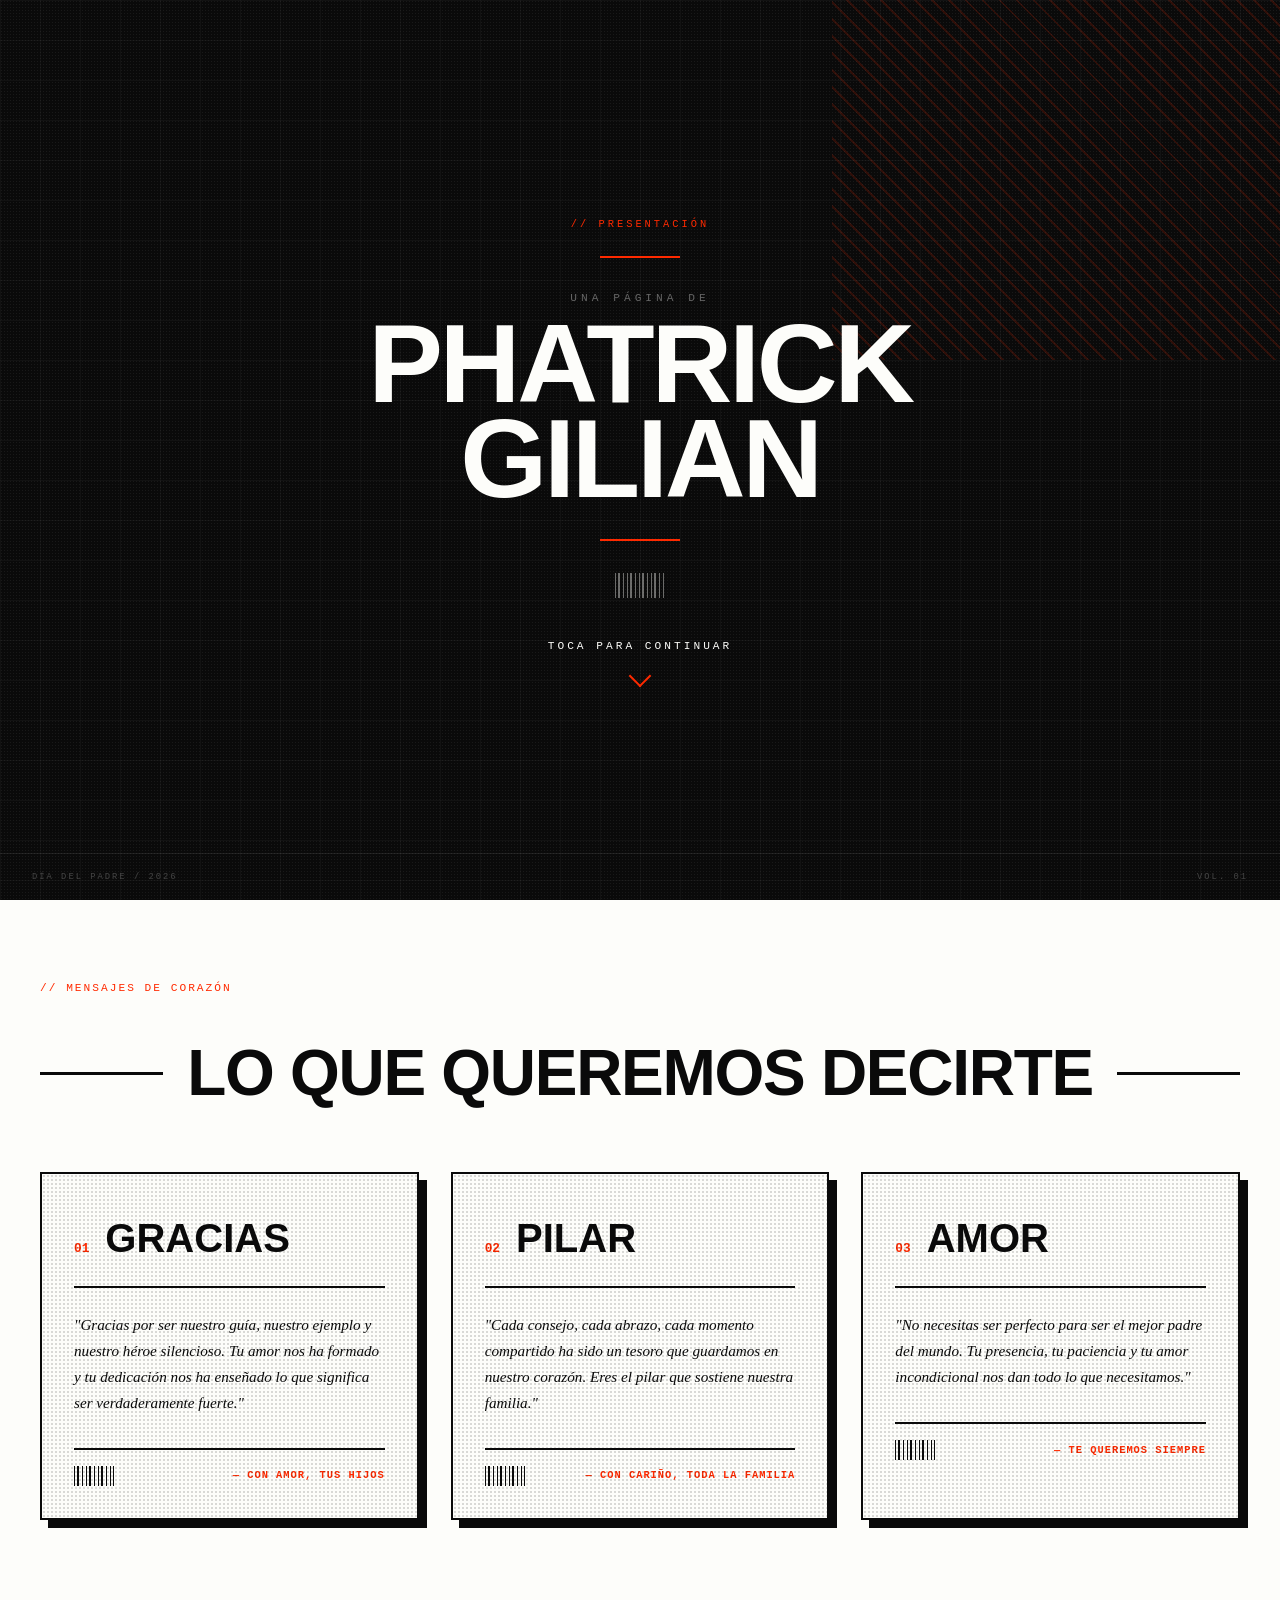
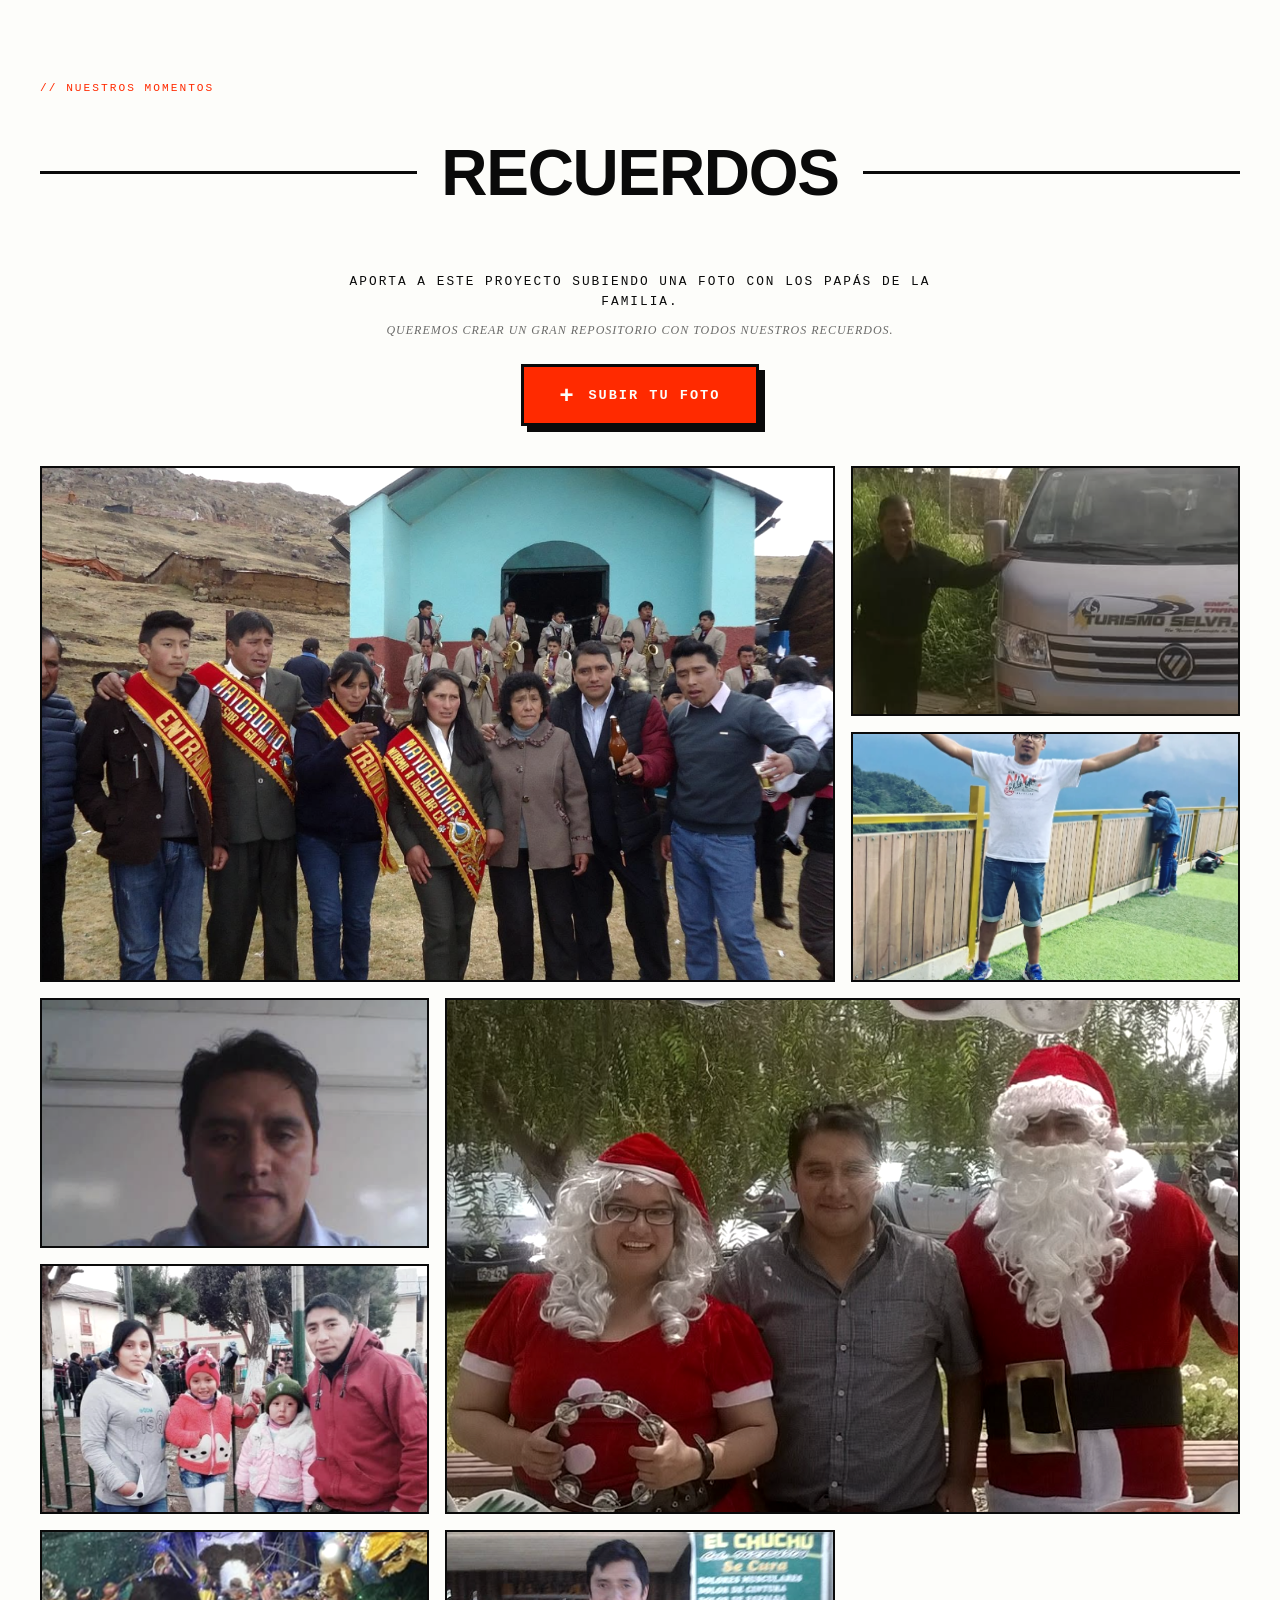
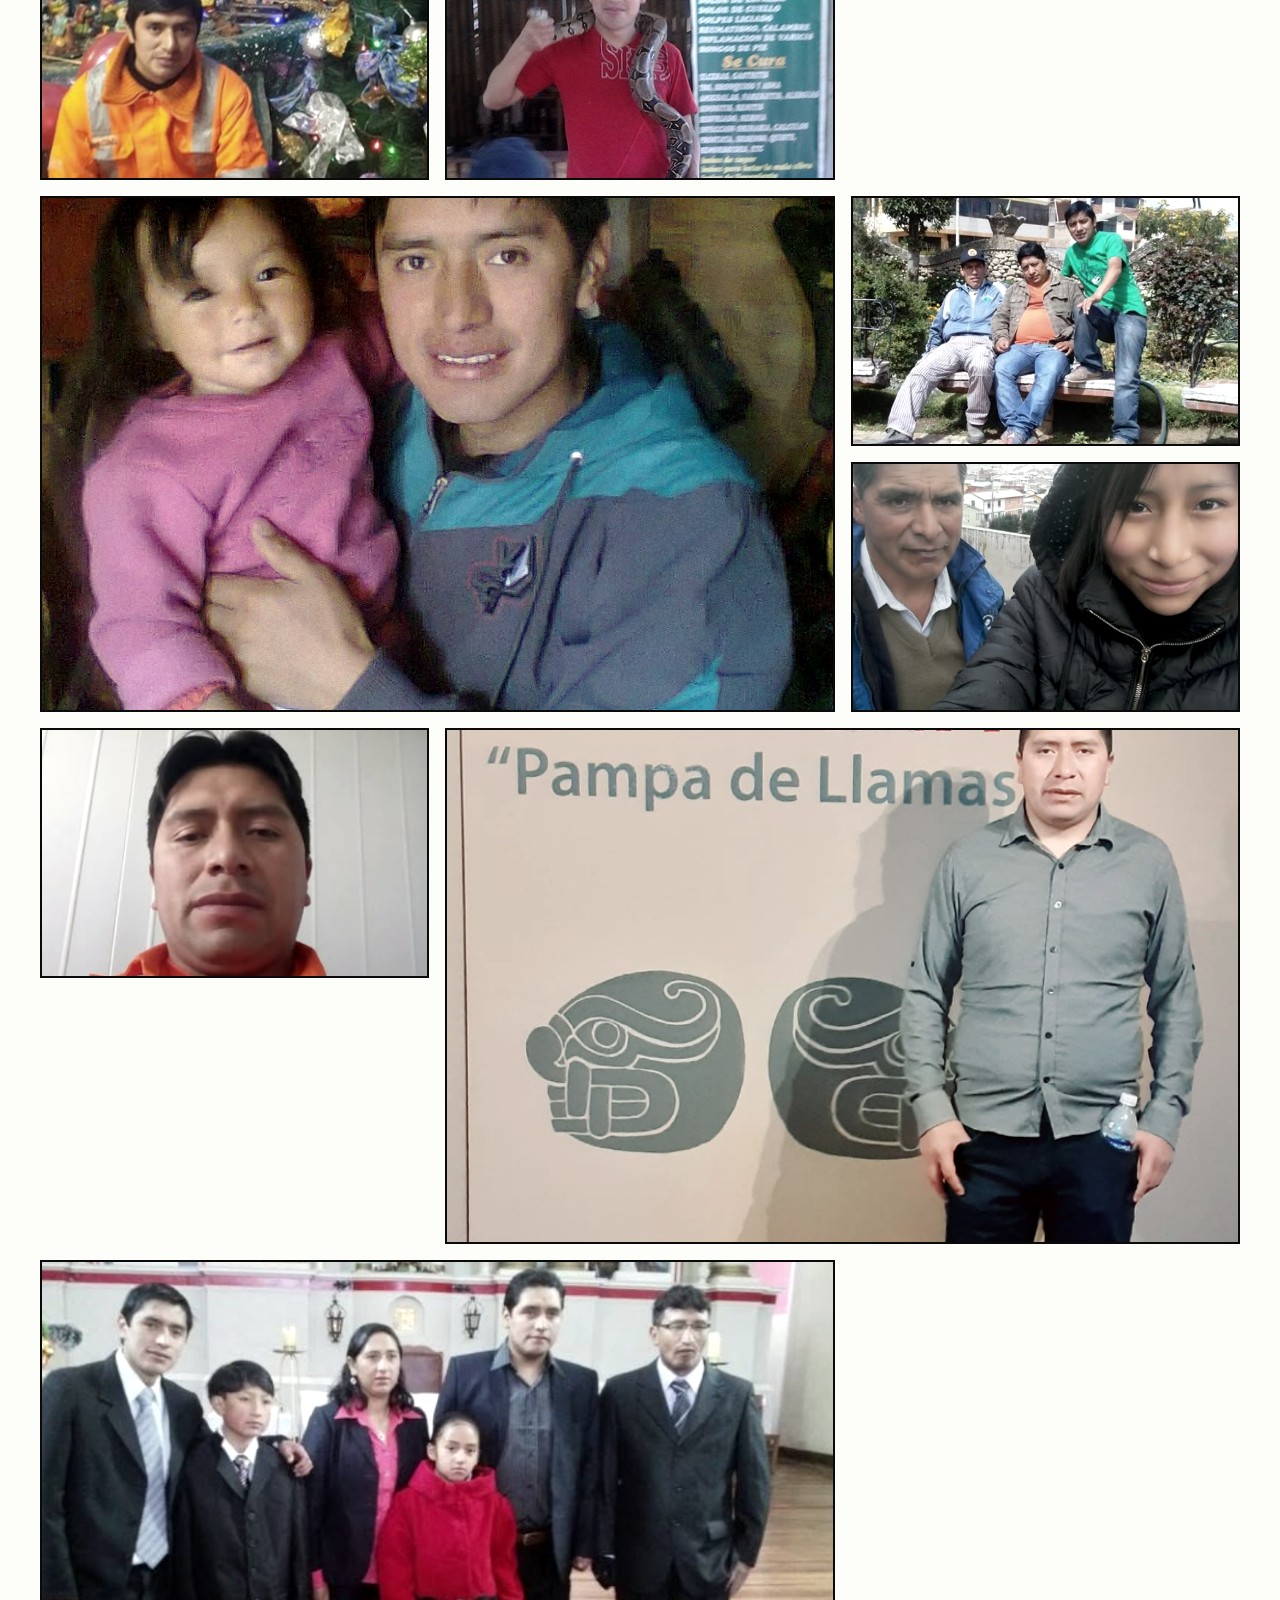
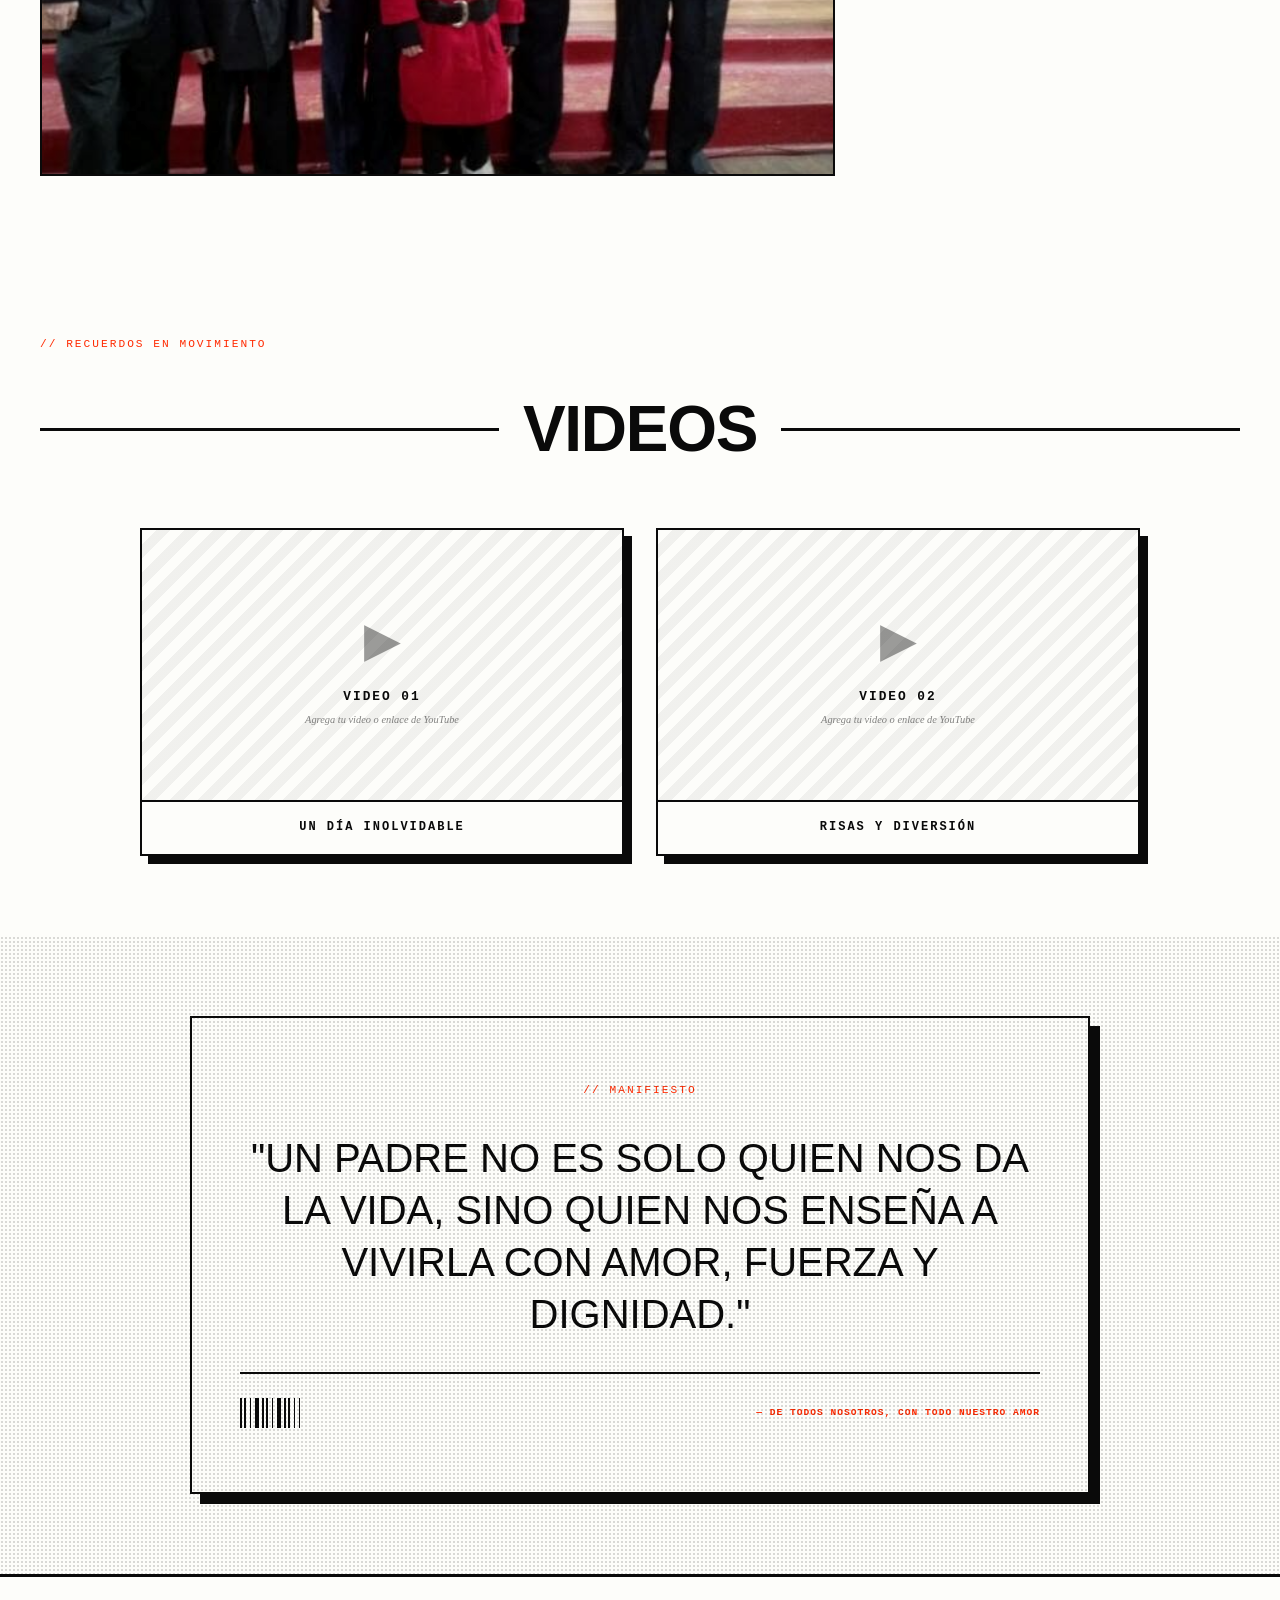
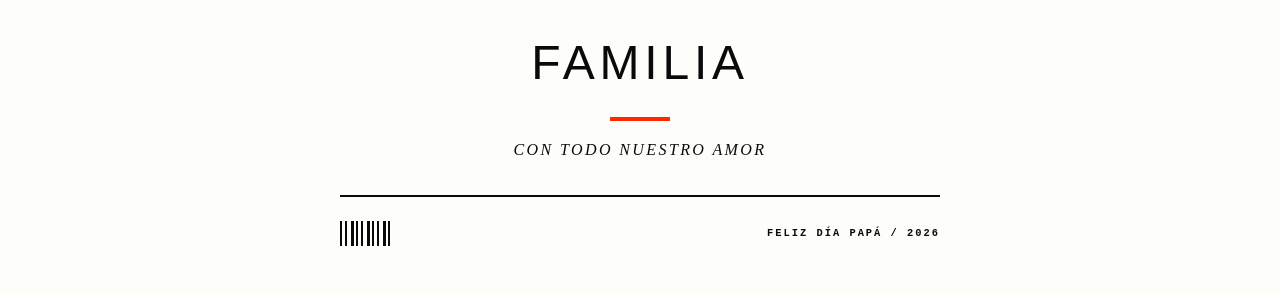
==== commit 0e8abe47: "feat: Boton de upload mas grande con descripcion de contribucion" ====
--- a/index.html
+++ b/index.html
@@ -135,6 +135,10 @@
             <span class="accent-line"></span>
         </div>
         <div class="gallery-actions">
+            <div class="upload-desc">
+                <p class="upload-desc-text">APORTA A ESTE PROYECTO SUBIENDO UNA FOTO CON LOS PAPÁS DE LA FAMILIA.</p>
+                <p class="upload-desc-sub">QUEREMOS CREAR UN GRAN REPOSITORIO CON TODOS NUESTROS RECUERDOS.</p>
+            </div>
             <button class="upload-btn" onclick="openUploadModal()">
                 <span class="upload-icon">+</span>
                 SUBIR TU FOTO
@@ -306,6 +310,10 @@
                 <label class="upload-name-label">TU NOMBRE:</label>
                 <input type="text" id="upload-name-input" class="upload-name-input" placeholder="Ej: Carlos Gilian">
             </div>
+            <div class="upload-name-field">
+                <label class="upload-name-label">TÍTULO DE TU FOTO:</label>
+                <input type="text" id="upload-title-input" class="upload-name-input" placeholder="Ej: En la playa con la familia">
+            </div>
             <div class="upload-status" id="upload-status"></div>
             <div class="upload-preview" id="upload-preview" style="display:none">
                 <img id="upload-preview-img" src="">
--- a/styles.css
+++ b/styles.css
@@ -970,37 +970,76 @@
 /* GALLERY ACTIONS */
 .gallery-actions {
     max-width: 1200px;
-    margin: 0 auto 2rem;
-    display: flex;
-    justify-content: flex-end;
+    margin: 0 auto 2.5rem;
+    display: flex;
+    flex-direction: column;
+    align-items: center;
+    gap: 1.5rem;
+}
+
+.upload-desc {
+    text-align: center;
+    max-width: 600px;
+}
+
+.upload-desc-text {
+    font-family: var(--font-mono);
+    font-size: 0.8rem;
+    letter-spacing: 2px;
+    color: var(--text-main);
+    text-transform: uppercase;
+    line-height: 1.6;
+    margin-bottom: 0.5rem;
+}
+
+.upload-desc-sub {
+    font-family: var(--font-body);
+    font-size: 0.75rem;
+    color: var(--text-main);
+    opacity: 0.6;
+    font-style: italic;
+    letter-spacing: 1px;
 }
 
 .upload-btn {
     display: inline-flex;
     align-items: center;
-    gap: 0.5rem;
-    padding: 10px 20px;
-    background: var(--text-main);
+    gap: 0.8rem;
+    padding: 16px 36px;
+    background: var(--accent);
     color: var(--bg-main);
     font-family: var(--font-mono);
     font-weight: bold;
-    font-size: 0.7rem;
-    letter-spacing: 1px;
-    text-transform: uppercase;
-    border: 2px solid var(--text-main);
-    box-shadow: 3px 3px 0px var(--accent);
+    font-size: 0.85rem;
+    letter-spacing: 2px;
+    text-transform: uppercase;
+    border: 3px solid var(--text-main);
+    box-shadow: 6px 6px 0px var(--text-main);
     cursor: pointer;
     transition: all 0.3s ease;
+    animation: uploadPulse 2s ease-in-out infinite;
 }
 
 .upload-btn:hover {
-    transform: translate(-2px, -2px);
-    box-shadow: 5px 5px 0px var(--accent);
+    transform: translate(-3px, -3px);
+    box-shadow: 9px 9px 0px var(--text-main);
+    animation: none;
+}
+
+.upload-btn:active {
+    transform: translate(3px, 3px);
+    box-shadow: 0px 0px 0px var(--text-main);
+}
+
+@keyframes uploadPulse {
+    0%, 100% { box-shadow: 6px 6px 0px var(--text-main); }
+    50% { box-shadow: 6px 6px 0px var(--accent), 0 0 20px rgba(255, 42, 0, 0.3); }
 }
 
 .upload-icon {
-    font-size: 1.2rem;
+    font-size: 1.5rem;
     font-family: var(--font-display);
+    line-height: 1;
 }
 
 /* UPLOAD MODAL */
@@ -1185,6 +1224,35 @@
 
 .gallery-item:hover .user-photo-remove {
     opacity: 1;
+}
+
+.photo-author {
+    position: absolute;
+    bottom: 0;
+    left: 0;
+    right: 0;
+    background: var(--accent);
+    color: var(--bg-main);
+    padding: 0.4rem 1rem;
+    font-family: var(--font-mono);
+    font-size: 0.55rem;
+    font-weight: bold;
+    letter-spacing: 1px;
+    text-transform: uppercase;
+    transform: translateY(100%);
+    transition: transform 0.3s ease;
+}
+
+.gallery-item:hover .photo-author {
+    transform: translateY(0);
+}
+
+.gallery-item:hover .photo-caption {
+    transform: translateY(0);
+}
+
+.gallery-item:not(:hover) .photo-author {
+    transform: translateY(100%);
 }
 
 /* RESPONSIVE */
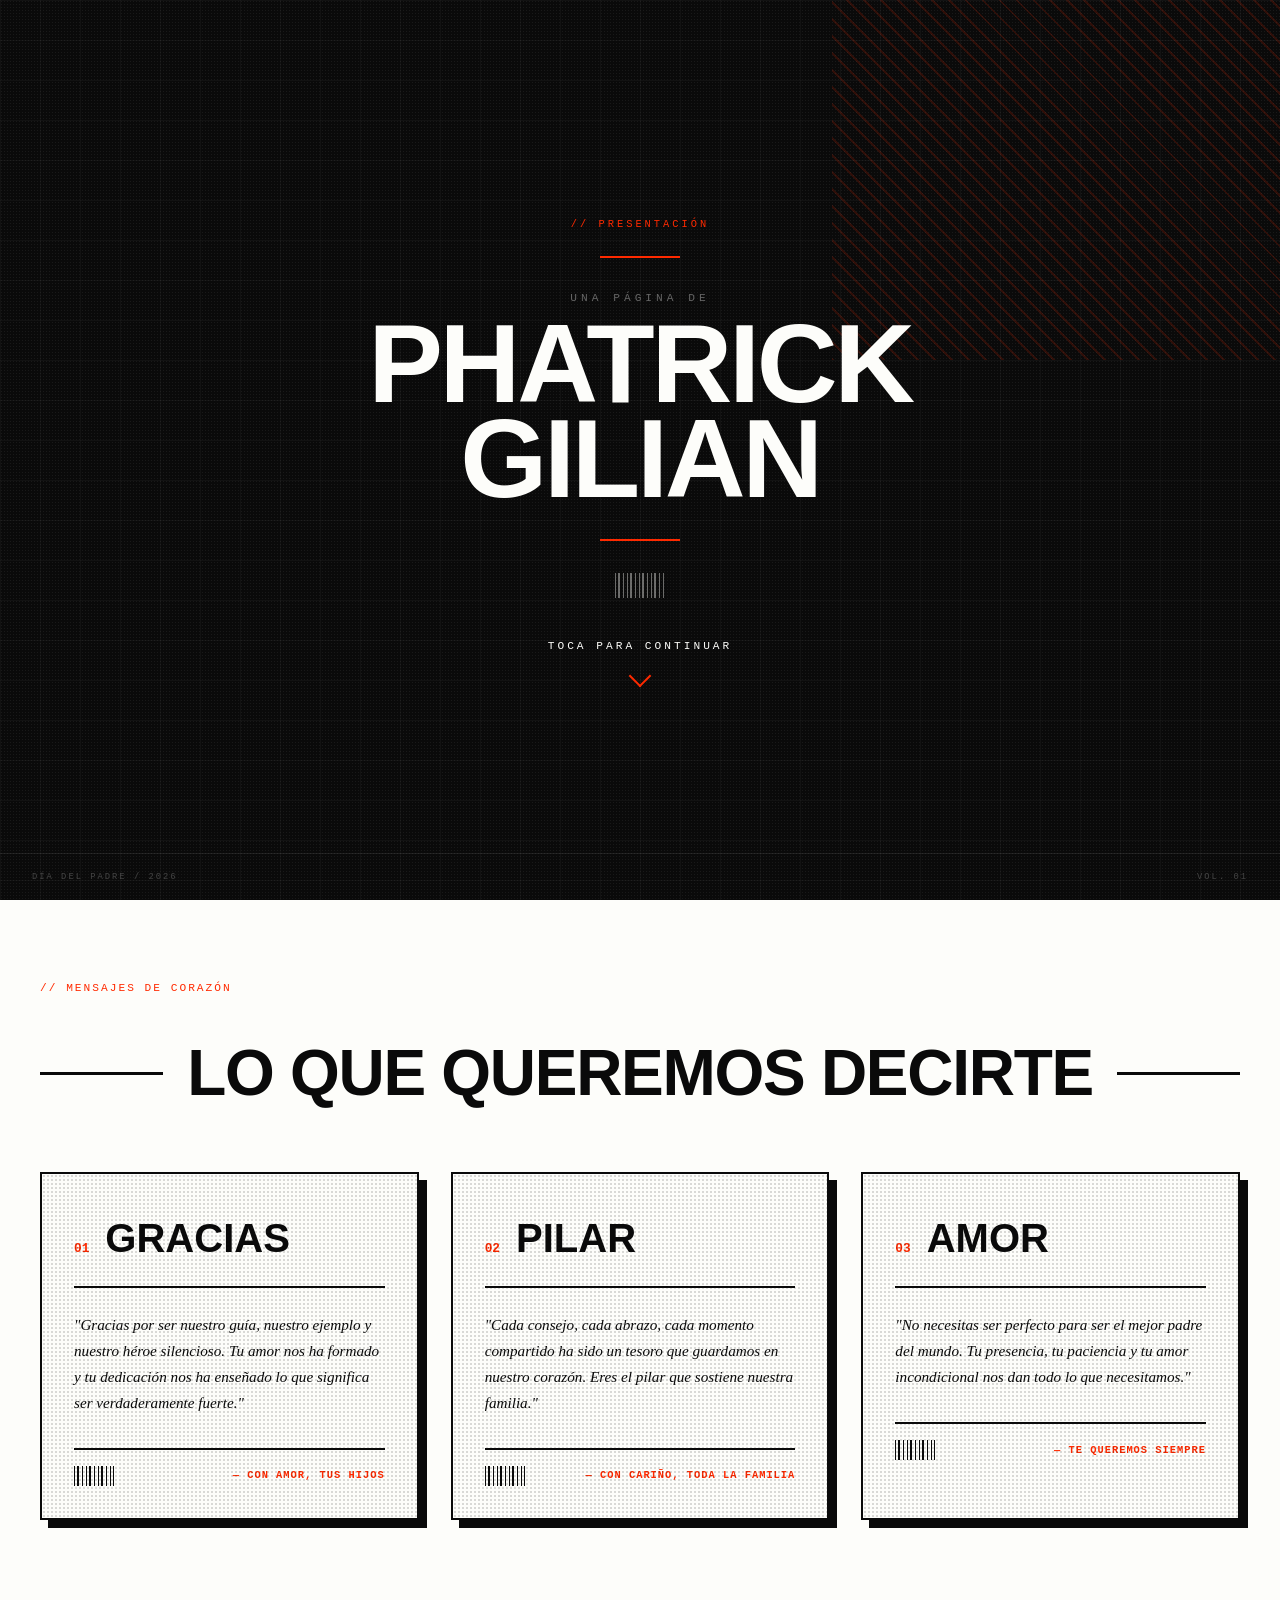
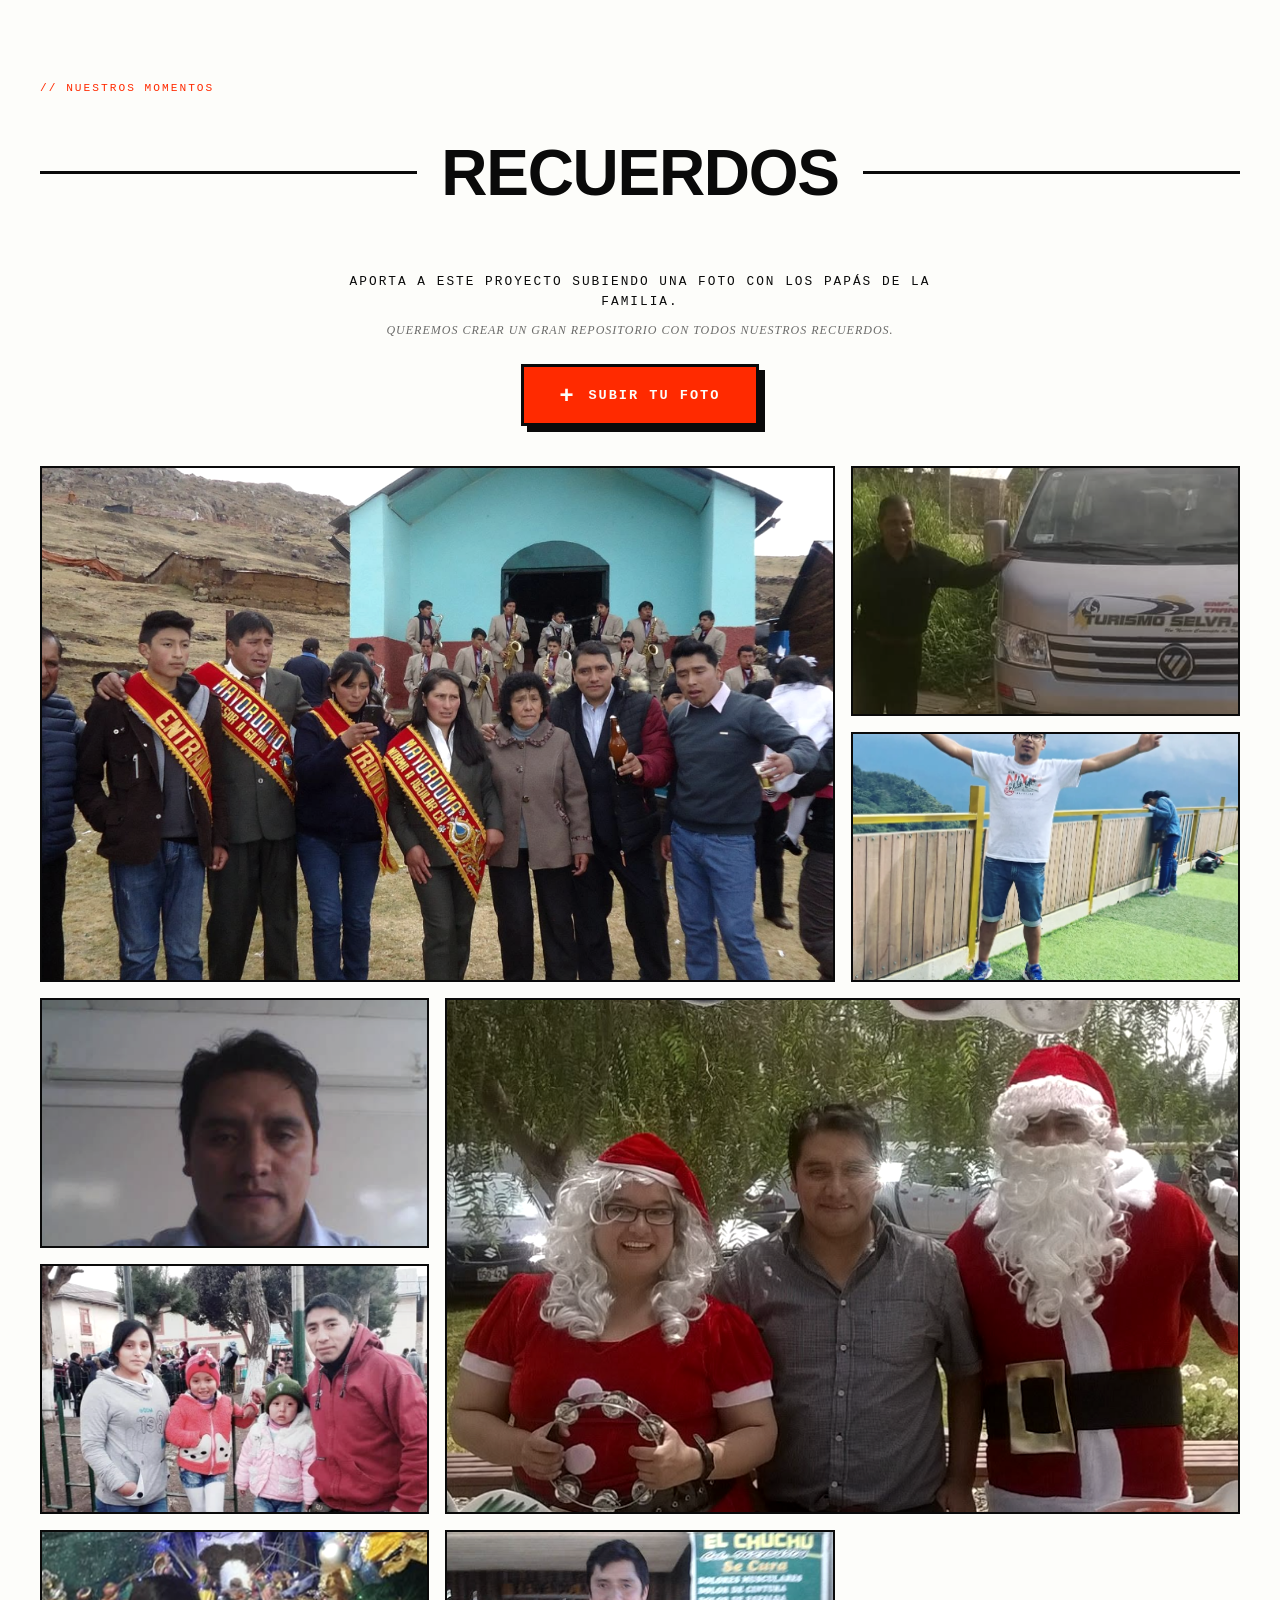
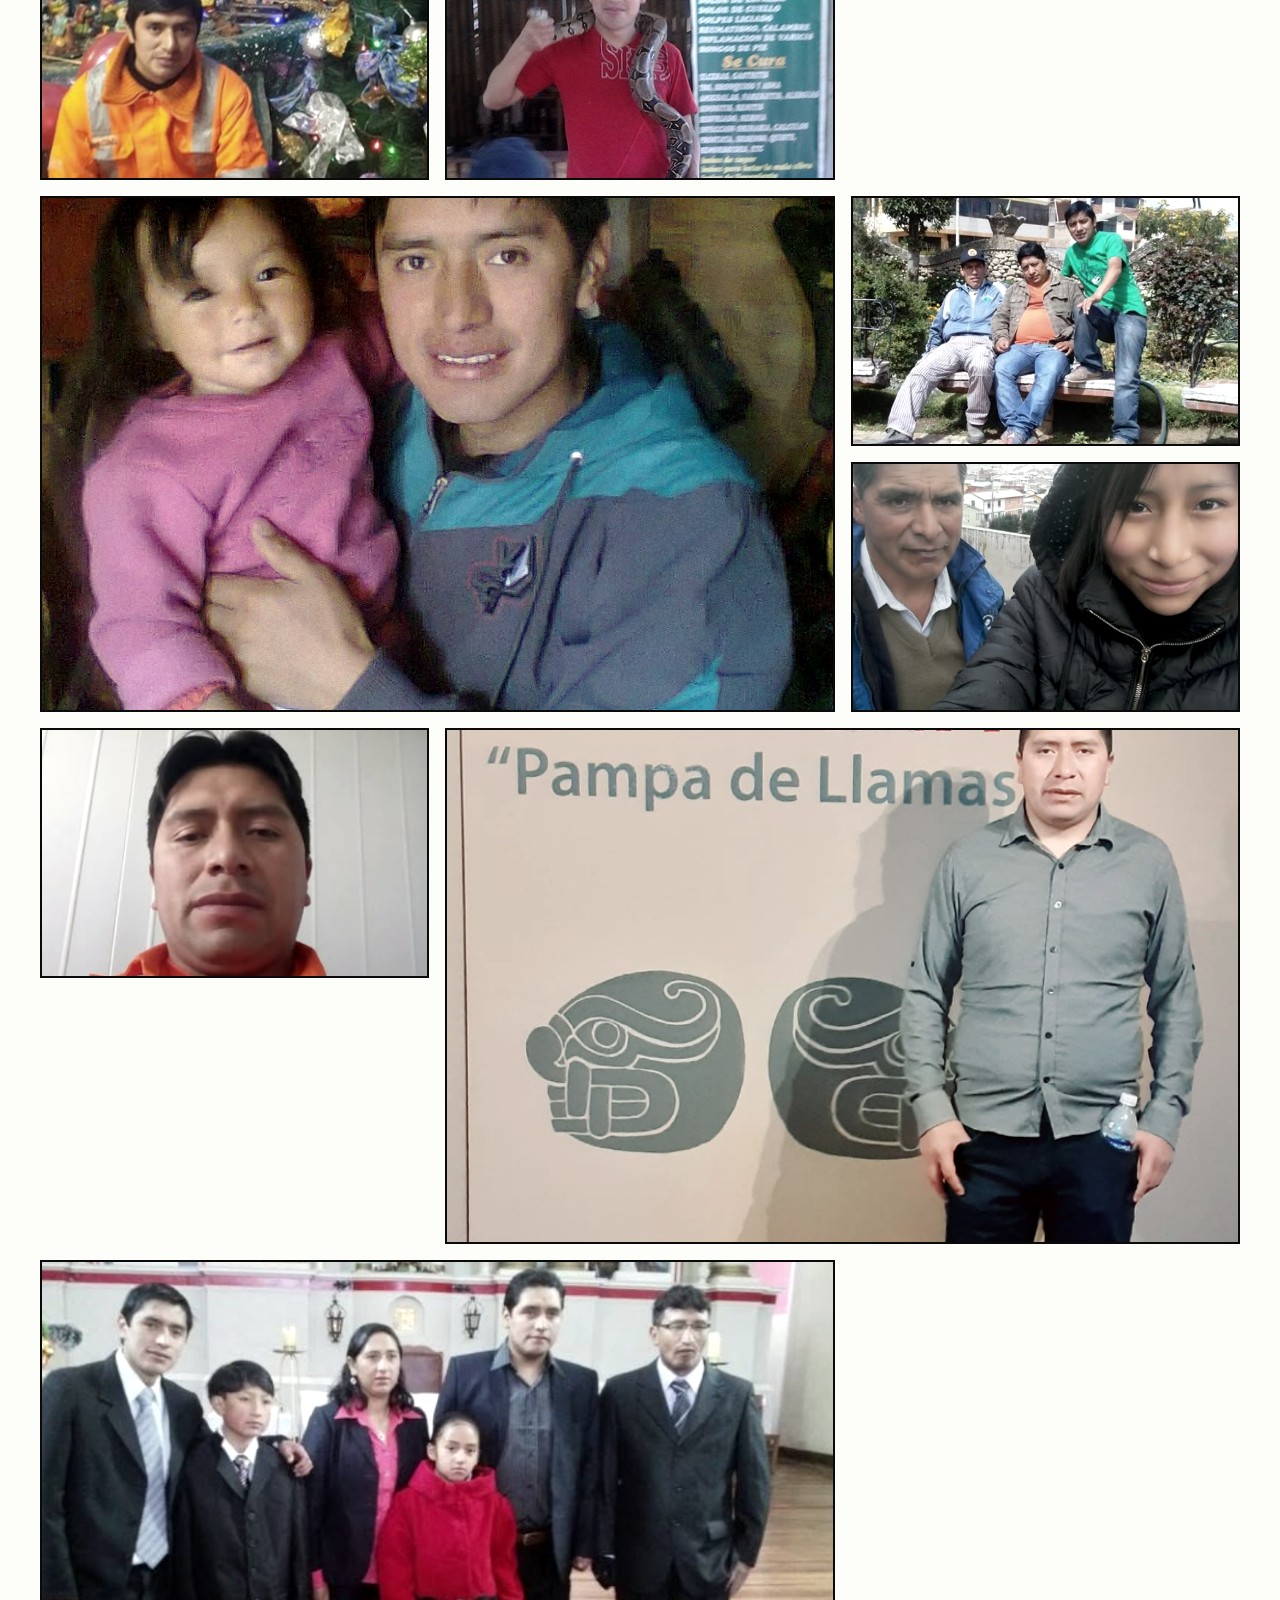
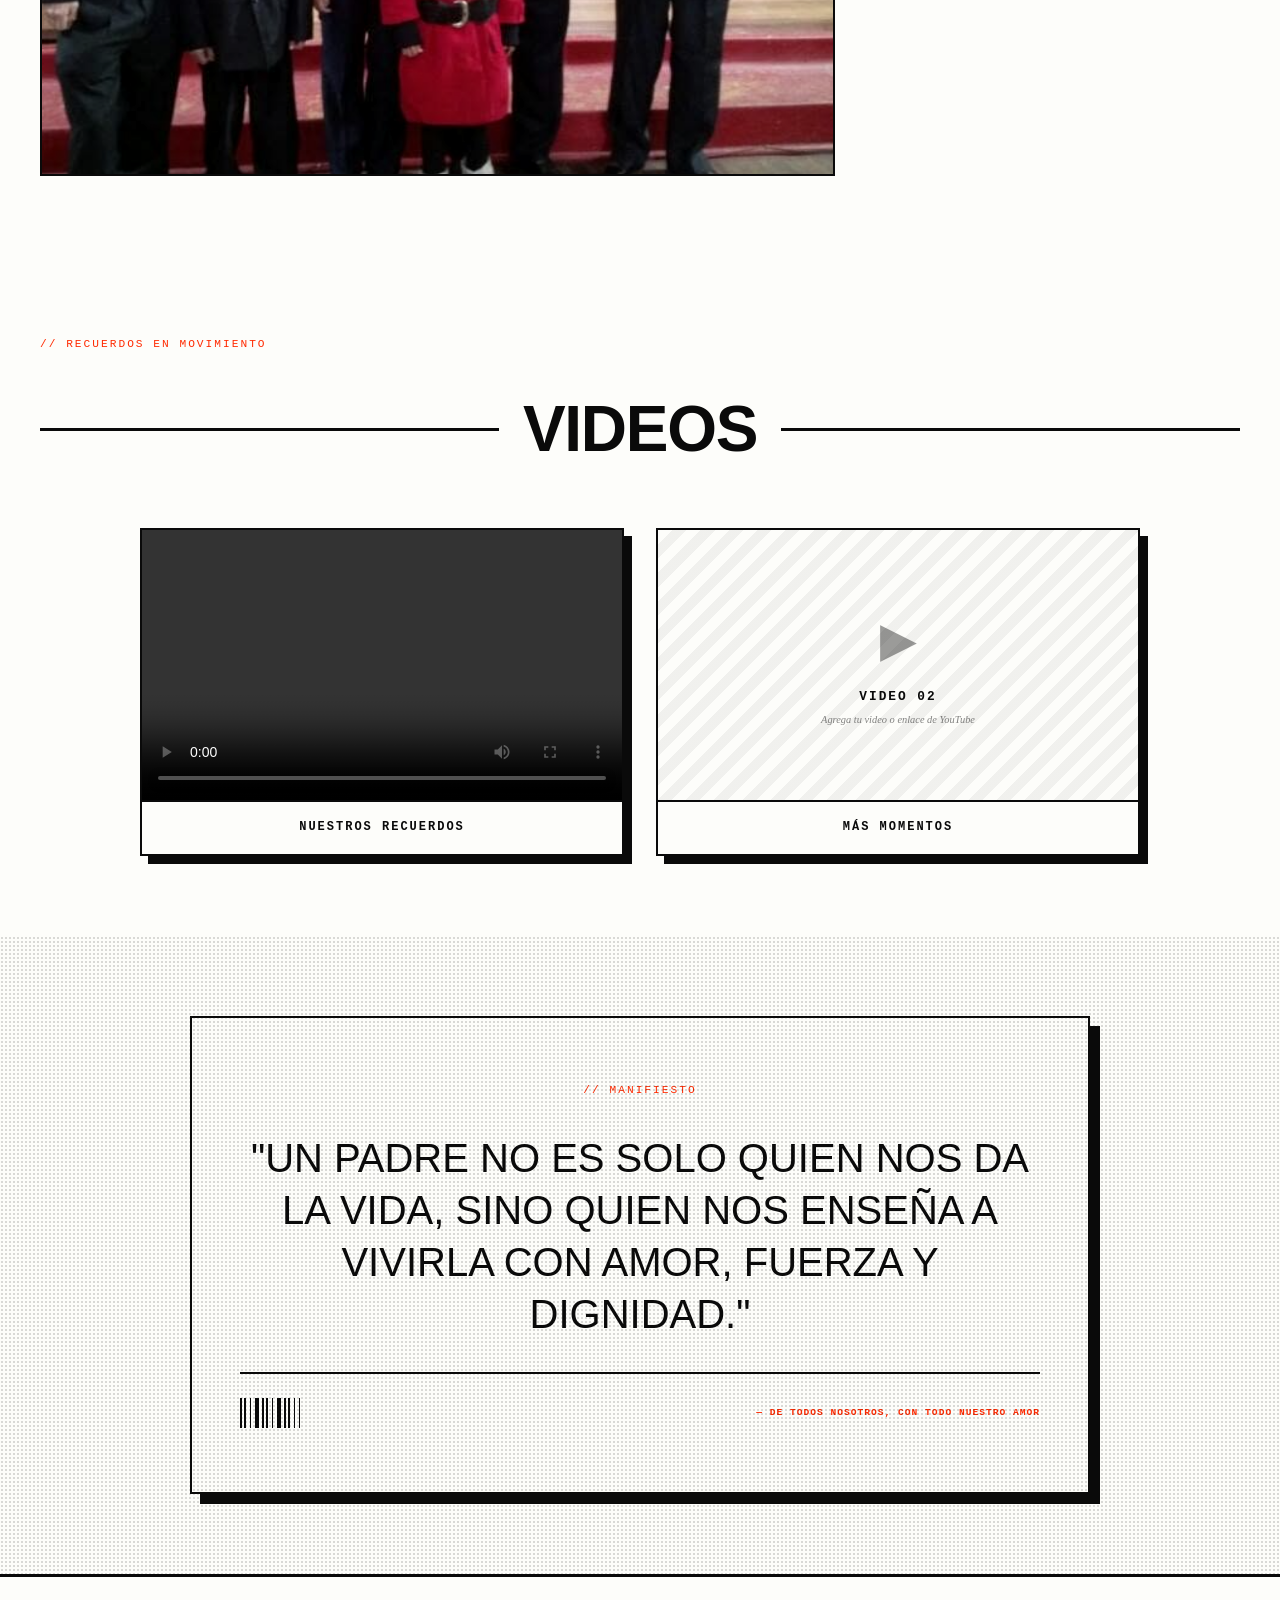
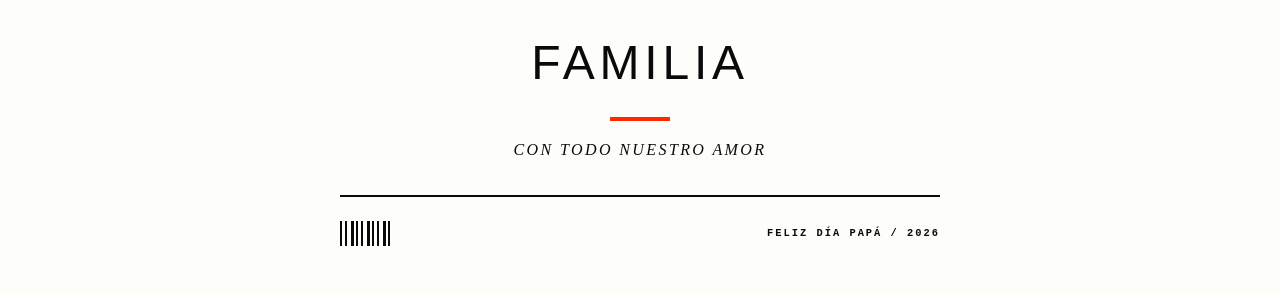
==== commit 8d461119: "feat: Musica inicia al tocar splash + video agregado" ====
--- a/index.html
+++ b/index.html
@@ -229,12 +229,10 @@
 
         <div class="videos-grid">
             <div class="video-card">
-                <div class="video-placeholder">
-                    <span class="placeholder-icon">&#9654;</span>
-                    <span class="placeholder-text">VIDEO 01</span>
-                    <span class="placeholder-hint">Agrega tu video o enlace de YouTube</span>
-                </div>
-                <div class="video-caption">UN DÍA INOLVIDABLE</div>
+                <video class="video-embed" controls preload="metadata">
+                    <source src="video-1.mp4" type="video/mp4">
+                </video>
+                <div class="video-caption">NUESTROS RECUERDOS</div>
             </div>
 
             <div class="video-card">
@@ -243,7 +241,7 @@
                     <span class="placeholder-text">VIDEO 02</span>
                     <span class="placeholder-hint">Agrega tu video o enlace de YouTube</span>
                 </div>
-                <div class="video-caption">RISAS Y DIVERSIÓN</div>
+                <div class="video-caption">MÁS MOMENTOS</div>
             </div>
         </div>
     </section>
@@ -322,6 +320,48 @@
         </div>
     </div>
 
+    <!-- ===================== MUSIC PLAYER ===================== -->
+    <div id="music-player" class="music-player">
+        <button class="music-btn" id="music-btn" onclick="toggleMusic()">
+            <span class="music-icon" id="music-icon">&#9654;</span>
+        </button>
+        <div class="music-info">
+            <span class="music-label">MÚSICA</span>
+            <div class="music-bar" id="music-bar">
+                <span></span><span></span><span></span><span></span><span></span>
+            </div>
+        </div>
+    </div>
+    <audio id="bg-music" loop preload="auto">
+        <source src="cancion.mp4" type="audio/mp4">
+    </audio>
+
+    <!-- ===================== SLIDESHOW ===================== -->
+    <div id="slideshow" class="slideshow">
+        <div class="slideshow-bar">
+            <span class="slideshow-label">// PRESENTACIÓN AUTOMÁTICA</span>
+            <span class="slideshow-counter" id="slideshow-counter">1 / 10</span>
+            <button class="lightbox-close" onclick="closeSlideshow()">X</button>
+        </div>
+        <div class="slideshow-content">
+            <button class="slideshow-arrow slideshow-prev" onclick="slideshowPrev()">&#10094;</button>
+            <div class="slideshow-image-wrap">
+                <img id="slideshow-img" src="" alt="">
+                <div class="slideshow-caption" id="slideshow-caption"></div>
+            </div>
+            <button class="slideshow-arrow slideshow-next" onclick="slideshowNext()">&#10095;</button>
+        </div>
+        <div class="slideshow-footer">
+            <div class="lightbox-barcode"></div>
+            <span class="lightbox-label">// AUTOPLAY</span>
+        </div>
+    </div>
+
+    <!-- Slideshow trigger button -->
+    <div class="slideshow-trigger" onclick="openSlideshow()">
+        <span>&#9654;</span> PRESENTACIÓN
+    </div>
+
     <script src="script.js"></script>
 </body>
 </html>
--- a/styles.css
+++ b/styles.css
@@ -524,6 +524,14 @@
 
 .video-placeholder .placeholder-icon { font-size: 3rem; opacity: 0.4; }
 
+.video-embed {
+    width: 100%;
+    aspect-ratio: 16/9;
+    object-fit: cover;
+    display: block;
+    border: none;
+}
+
 .video-caption {
     padding: 1rem 1.5rem;
     text-align: center;
@@ -1156,9 +1164,11 @@
 .upload-status {
     margin: 0 1.5rem 1rem;
     font-family: var(--font-mono);
-    font-size: 0.65rem;
+    font-size: 0.6rem;
     letter-spacing: 1px;
     text-transform: uppercase;
+    word-break: break-word;
+    line-height: 1.4;
 }
 
 .upload-status.uploading { color: var(--accent); }
@@ -1253,6 +1263,227 @@
 
 .gallery-item:not(:hover) .photo-author {
     transform: translateY(100%);
+}
+
+/* MUSIC PLAYER */
+.music-player {
+    position: fixed;
+    bottom: 1.5rem;
+    left: 1.5rem;
+    z-index: 9998;
+    display: flex;
+    align-items: center;
+    gap: 0.6rem;
+    background: var(--text-main);
+    padding: 8px 14px;
+    border: 2px solid var(--text-main);
+    box-shadow: 3px 3px 0px var(--accent);
+}
+
+.music-btn {
+    background: var(--accent);
+    color: var(--bg-main);
+    border: none;
+    width: 32px;
+    height: 32px;
+    font-size: 0.8rem;
+    cursor: pointer;
+    display: flex;
+    align-items: center;
+    justify-content: center;
+    transition: all 0.2s;
+}
+
+.music-btn:hover {
+    background: var(--bg-main);
+    color: var(--text-main);
+}
+
+.music-info {
+    display: flex;
+    flex-direction: column;
+    gap: 0.2rem;
+}
+
+.music-label {
+    font-family: var(--font-mono);
+    font-size: 0.5rem;
+    letter-spacing: 2px;
+    color: var(--bg-main);
+    text-transform: uppercase;
+}
+
+.music-bar {
+    display: flex;
+    gap: 2px;
+    align-items: flex-end;
+    height: 12px;
+}
+
+.music-bar span {
+    width: 3px;
+    background: var(--accent);
+    animation: musicBar 0.8s ease-in-out infinite alternate;
+}
+
+.music-bar span:nth-child(1) { height: 4px; animation-delay: 0s; }
+.music-bar span:nth-child(2) { height: 8px; animation-delay: 0.1s; }
+.music-bar span:nth-child(3) { height: 6px; animation-delay: 0.2s; }
+.music-bar span:nth-child(4) { height: 10px; animation-delay: 0.3s; }
+.music-bar span:nth-child(5) { height: 5px; animation-delay: 0.4s; }
+
+.music-bar.paused span {
+    animation-play-state: paused;
+    height: 3px !important;
+}
+
+@keyframes musicBar {
+    from { height: 3px; }
+    to { height: 12px; }
+}
+
+/* SLIDESHOW TRIGGER */
+.slideshow-trigger {
+    position: fixed;
+    bottom: 1.5rem;
+    right: 1.5rem;
+    z-index: 9998;
+    background: var(--accent);
+    color: var(--bg-main);
+    font-family: var(--font-mono);
+    font-weight: bold;
+    font-size: 0.65rem;
+    letter-spacing: 1px;
+    padding: 10px 18px;
+    border: 2px solid var(--accent);
+    box-shadow: 3px 3px 0px var(--text-main);
+    cursor: pointer;
+    text-transform: uppercase;
+    transition: all 0.3s;
+}
+
+.slideshow-trigger:hover {
+    transform: translate(-2px, -2px);
+    box-shadow: 5px 5px 0px var(--text-main);
+}
+
+.slideshow-trigger span {
+    margin-right: 0.3rem;
+}
+
+/* SLIDESHOW */
+.slideshow {
+    position: fixed;
+    inset: 0;
+    z-index: 100002;
+    background: #0a0a0a;
+    display: flex;
+    flex-direction: column;
+    opacity: 0;
+    pointer-events: none;
+    transition: opacity 0.4s ease;
+}
+
+.slideshow.active {
+    opacity: 1;
+    pointer-events: all;
+}
+
+.slideshow-bar {
+    display: flex;
+    justify-content: space-between;
+    align-items: center;
+    padding: 1rem 2rem;
+    background: #0a0a0a;
+    border-bottom: 2px solid #ff2a00;
+}
+
+.slideshow-label {
+    font-family: var(--font-mono);
+    font-size: 0.65rem;
+    letter-spacing: 2px;
+    color: #ff2a00;
+    text-transform: uppercase;
+}
+
+.slideshow-counter {
+    font-family: var(--font-mono);
+    font-size: 0.7rem;
+    color: #fdfdfa;
+    letter-spacing: 1px;
+}
+
+.slideshow-content {
+    flex: 1;
+    display: flex;
+    align-items: center;
+    justify-content: center;
+    gap: 2rem;
+    padding: 2rem;
+}
+
+.slideshow-arrow {
+    background: none;
+    border: 2px solid #333;
+    color: #fdfdfa;
+    width: 48px;
+    height: 48px;
+    font-size: 1.2rem;
+    cursor: pointer;
+    transition: all 0.2s;
+    flex-shrink: 0;
+}
+
+.slideshow-arrow:hover {
+    border-color: #ff2a00;
+    color: #ff2a00;
+}
+
+.slideshow-image-wrap {
+    max-width: 80vw;
+    max-height: 75vh;
+    text-align: center;
+}
+
+.slideshow-image-wrap img {
+    max-width: 100%;
+    max-height: 70vh;
+    object-fit: contain;
+    border: 3px solid #fdfdfa;
+}
+
+.slideshow-caption {
+    margin-top: 1rem;
+    font-family: var(--font-display);
+    font-size: 1.5rem;
+    color: #fdfdfa;
+    text-transform: uppercase;
+    letter-spacing: 2px;
+}
+
+.slideshow-footer {
+    display: flex;
+    justify-content: space-between;
+    align-items: center;
+    padding: 1rem 2rem;
+    background: #0a0a0a;
+    border-top: 2px solid #333;
+}
+
+body:has(.theme-toggle-input:checked) .music-player {
+    background: var(--text-main);
+}
+
+body:has(.theme-toggle-input:checked) .music-label {
+    color: #111;
+}
+
+body:has(.theme-toggle-input:checked) .music-bar span {
+    background: #111;
+}
+
+body:has(.theme-toggle-input:checked) .slideshow-image-wrap img {
+    border-color: #ccff00;
 }
 
 /* RESPONSIVE */
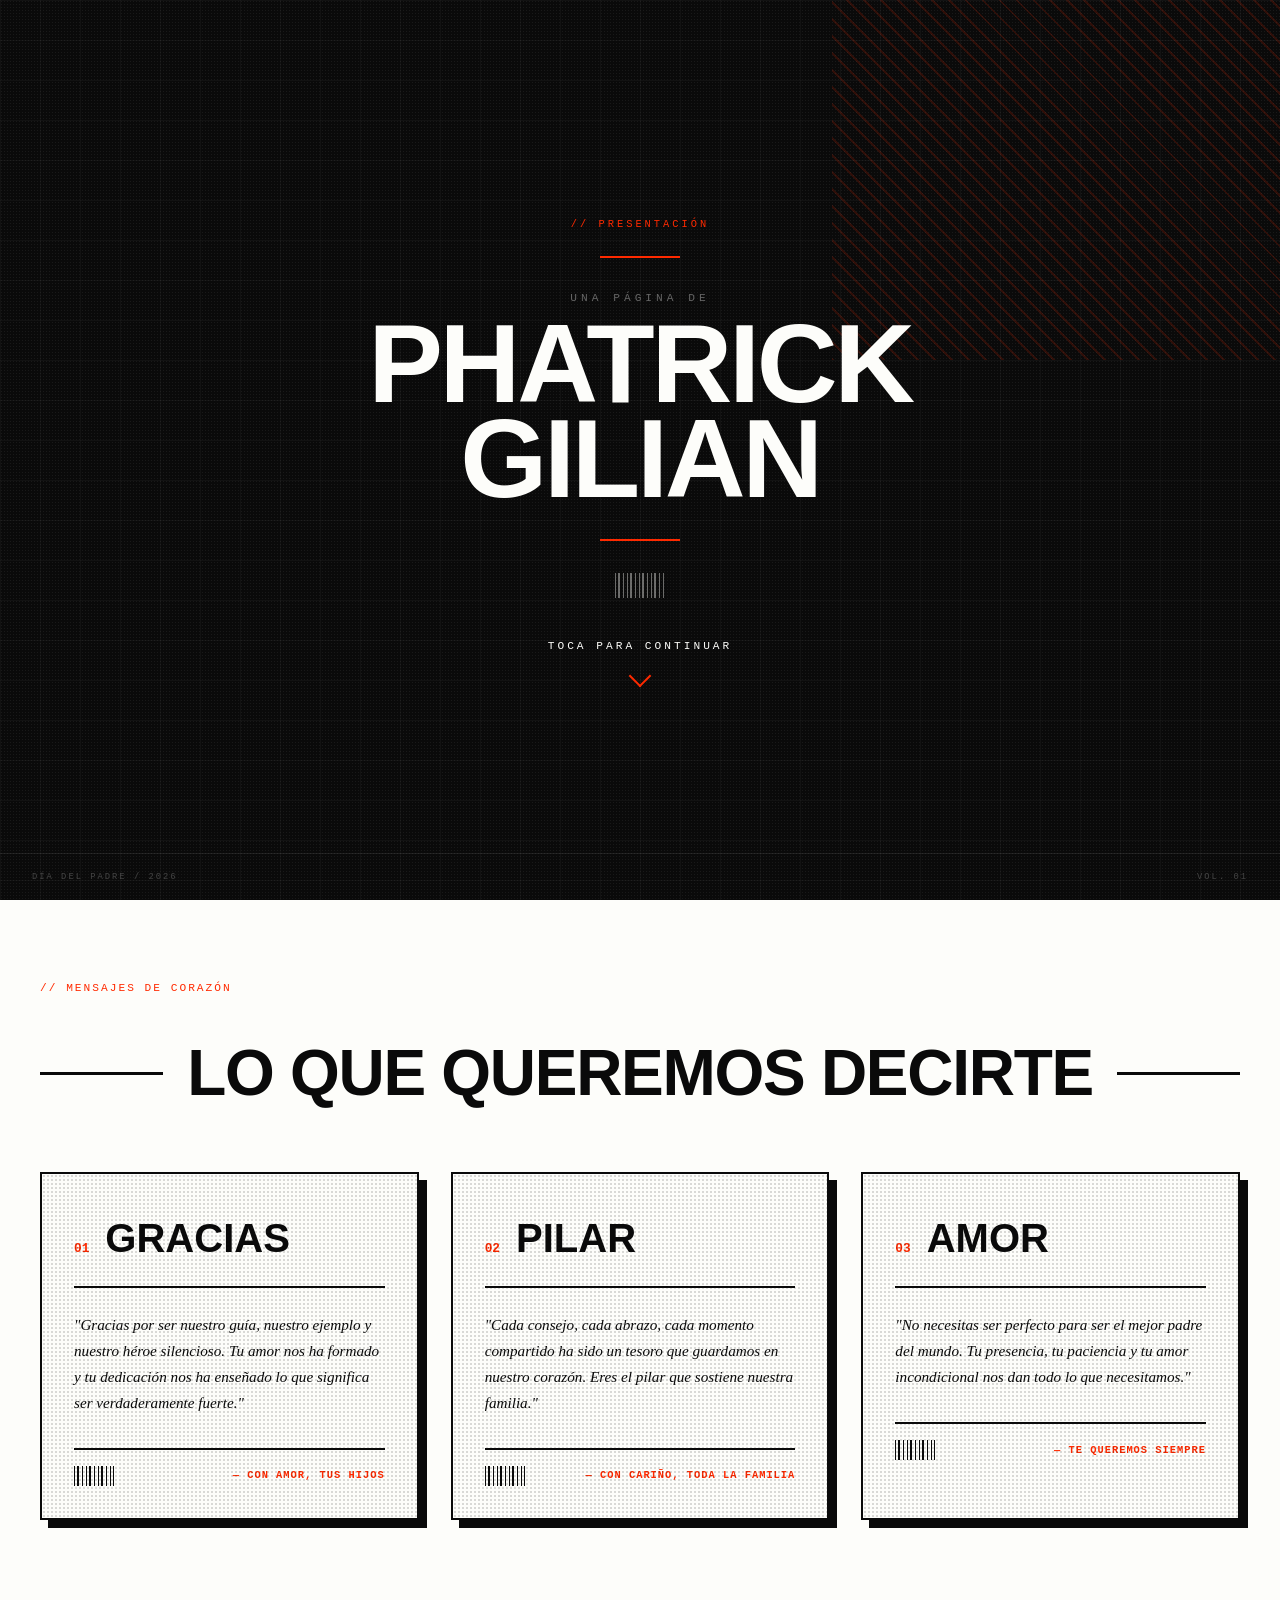
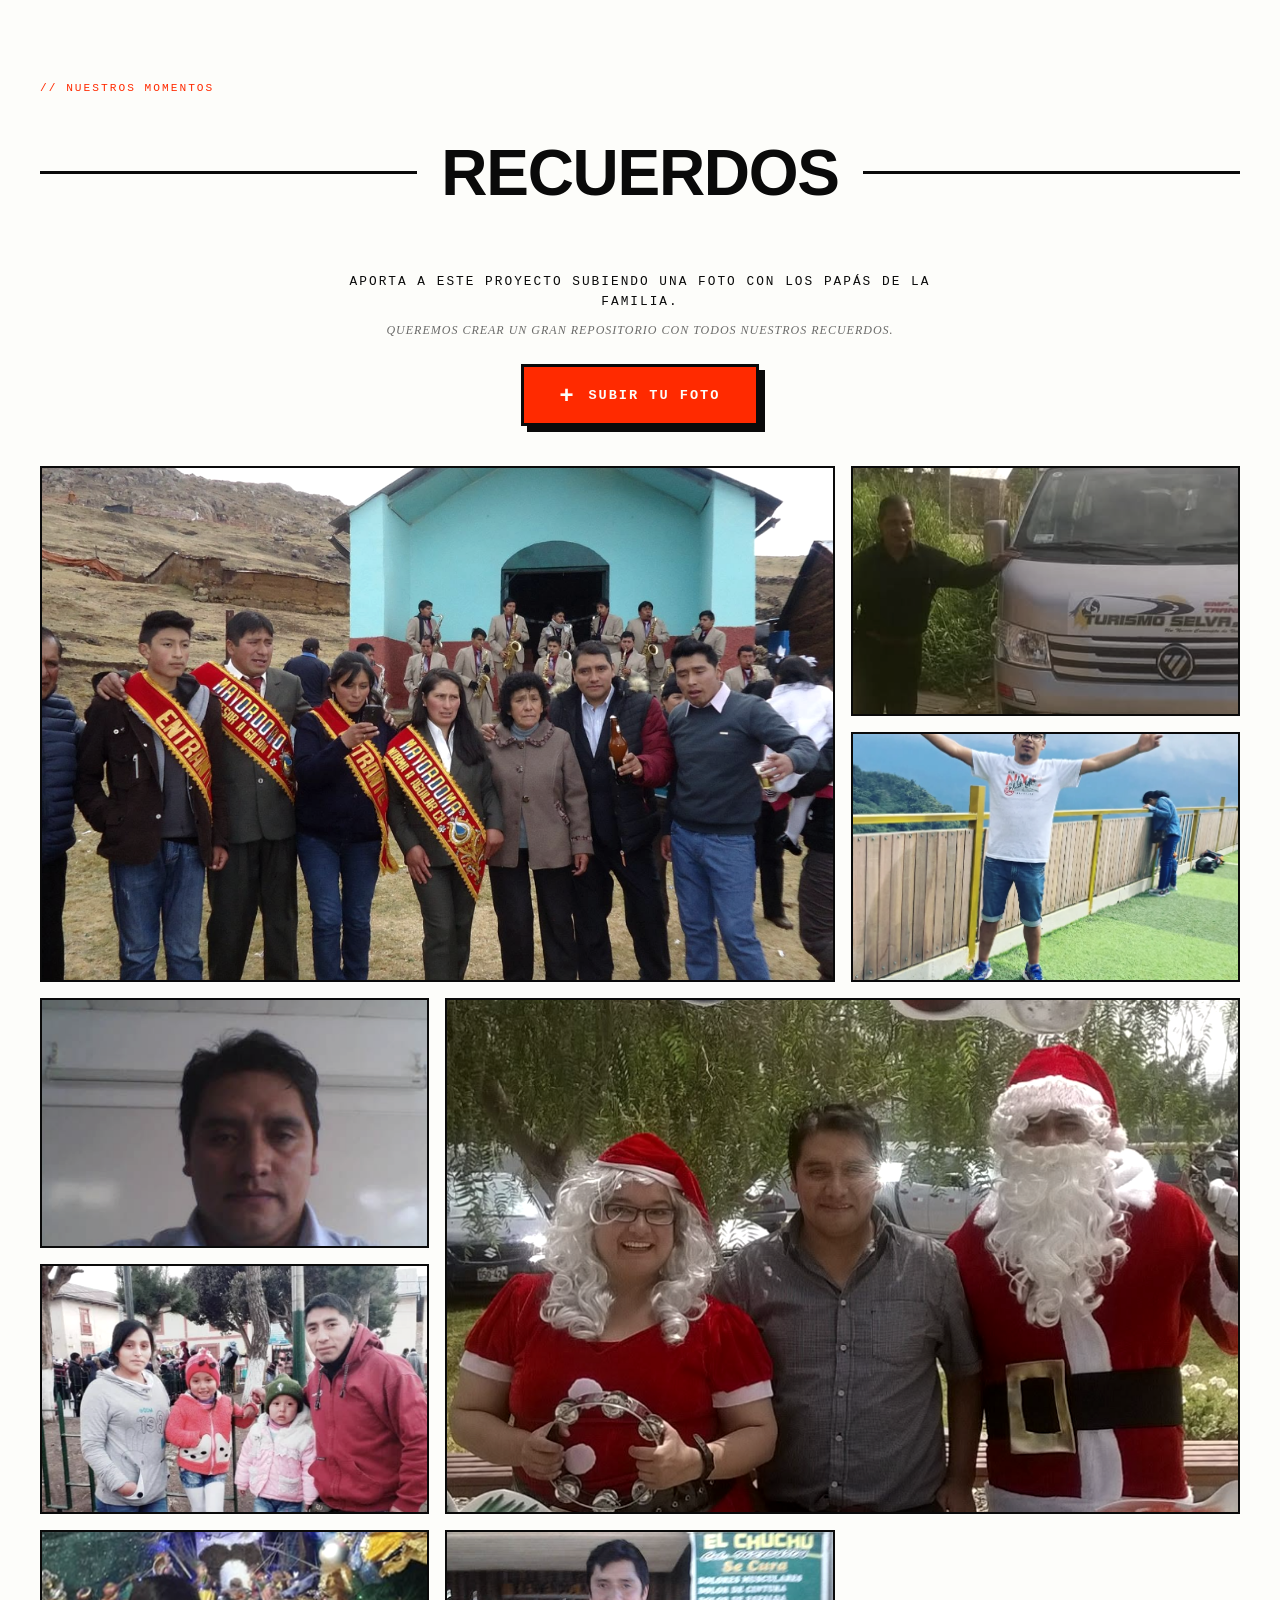
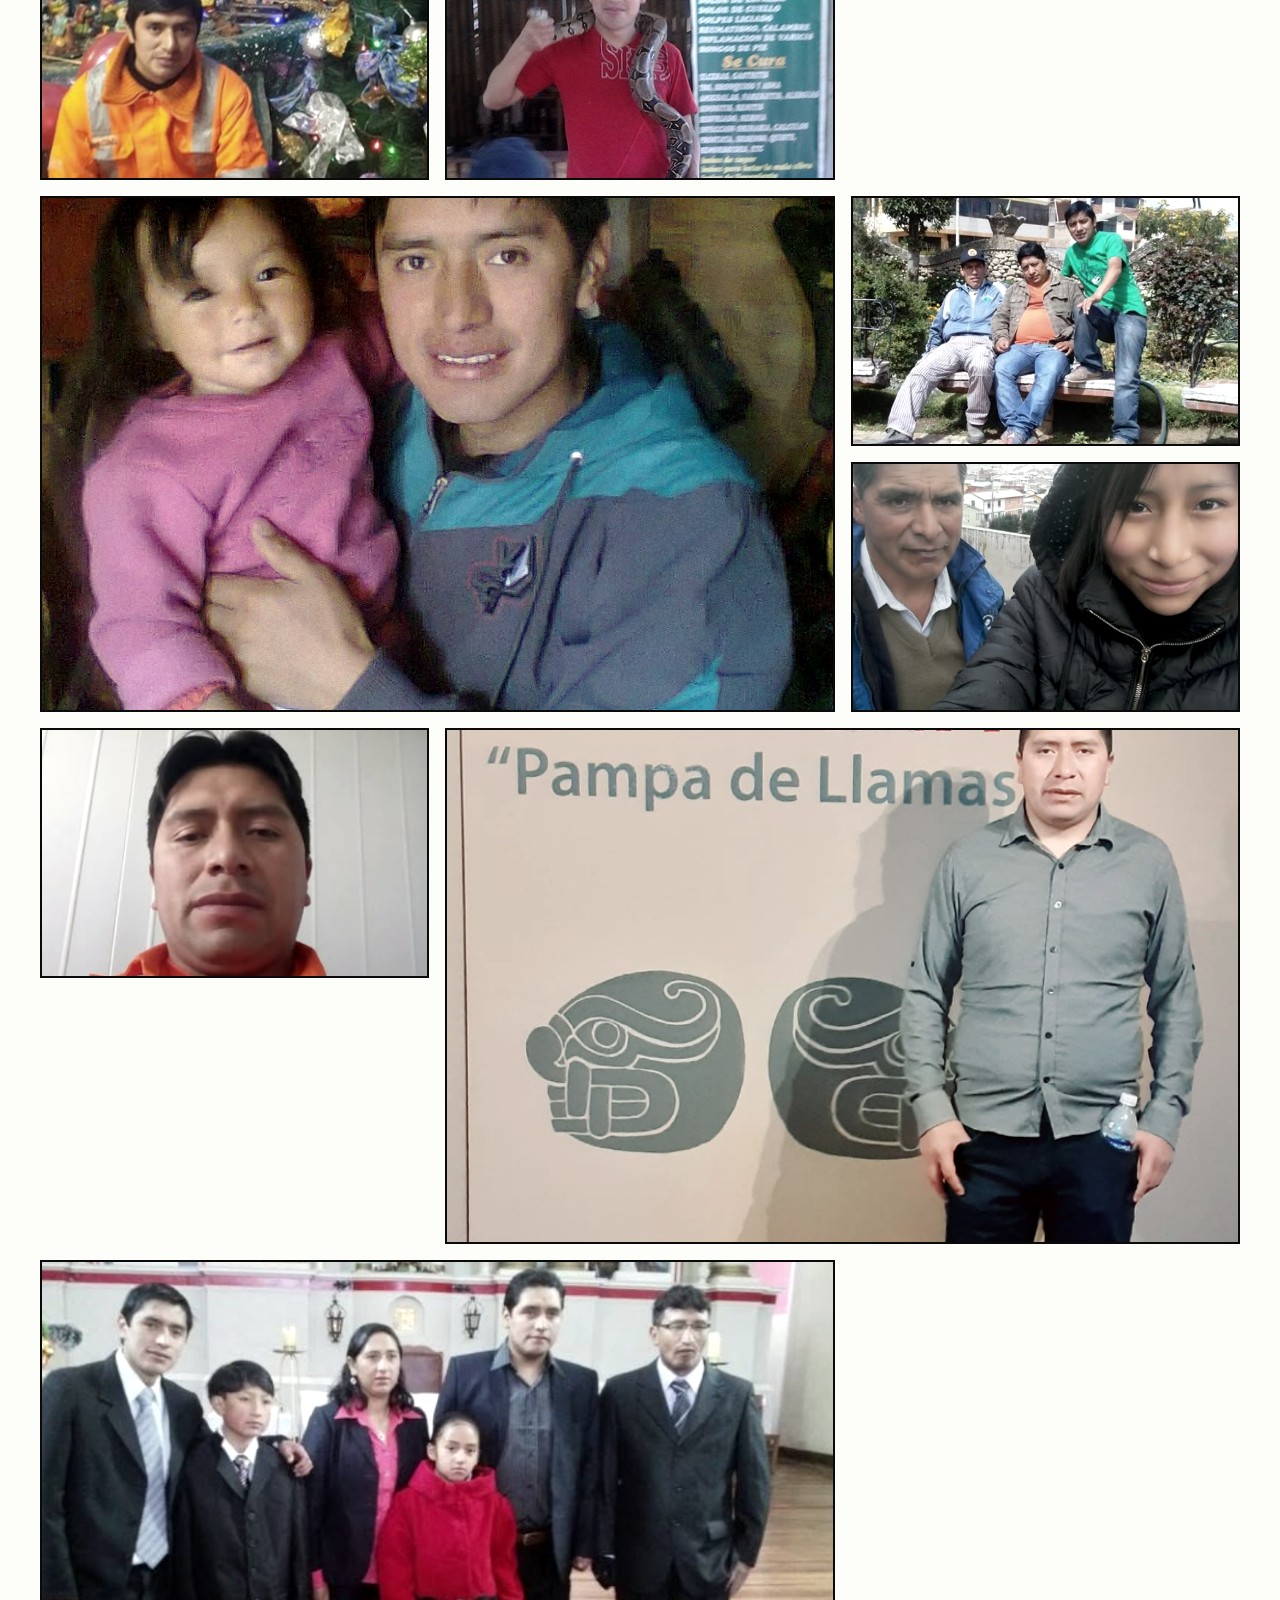
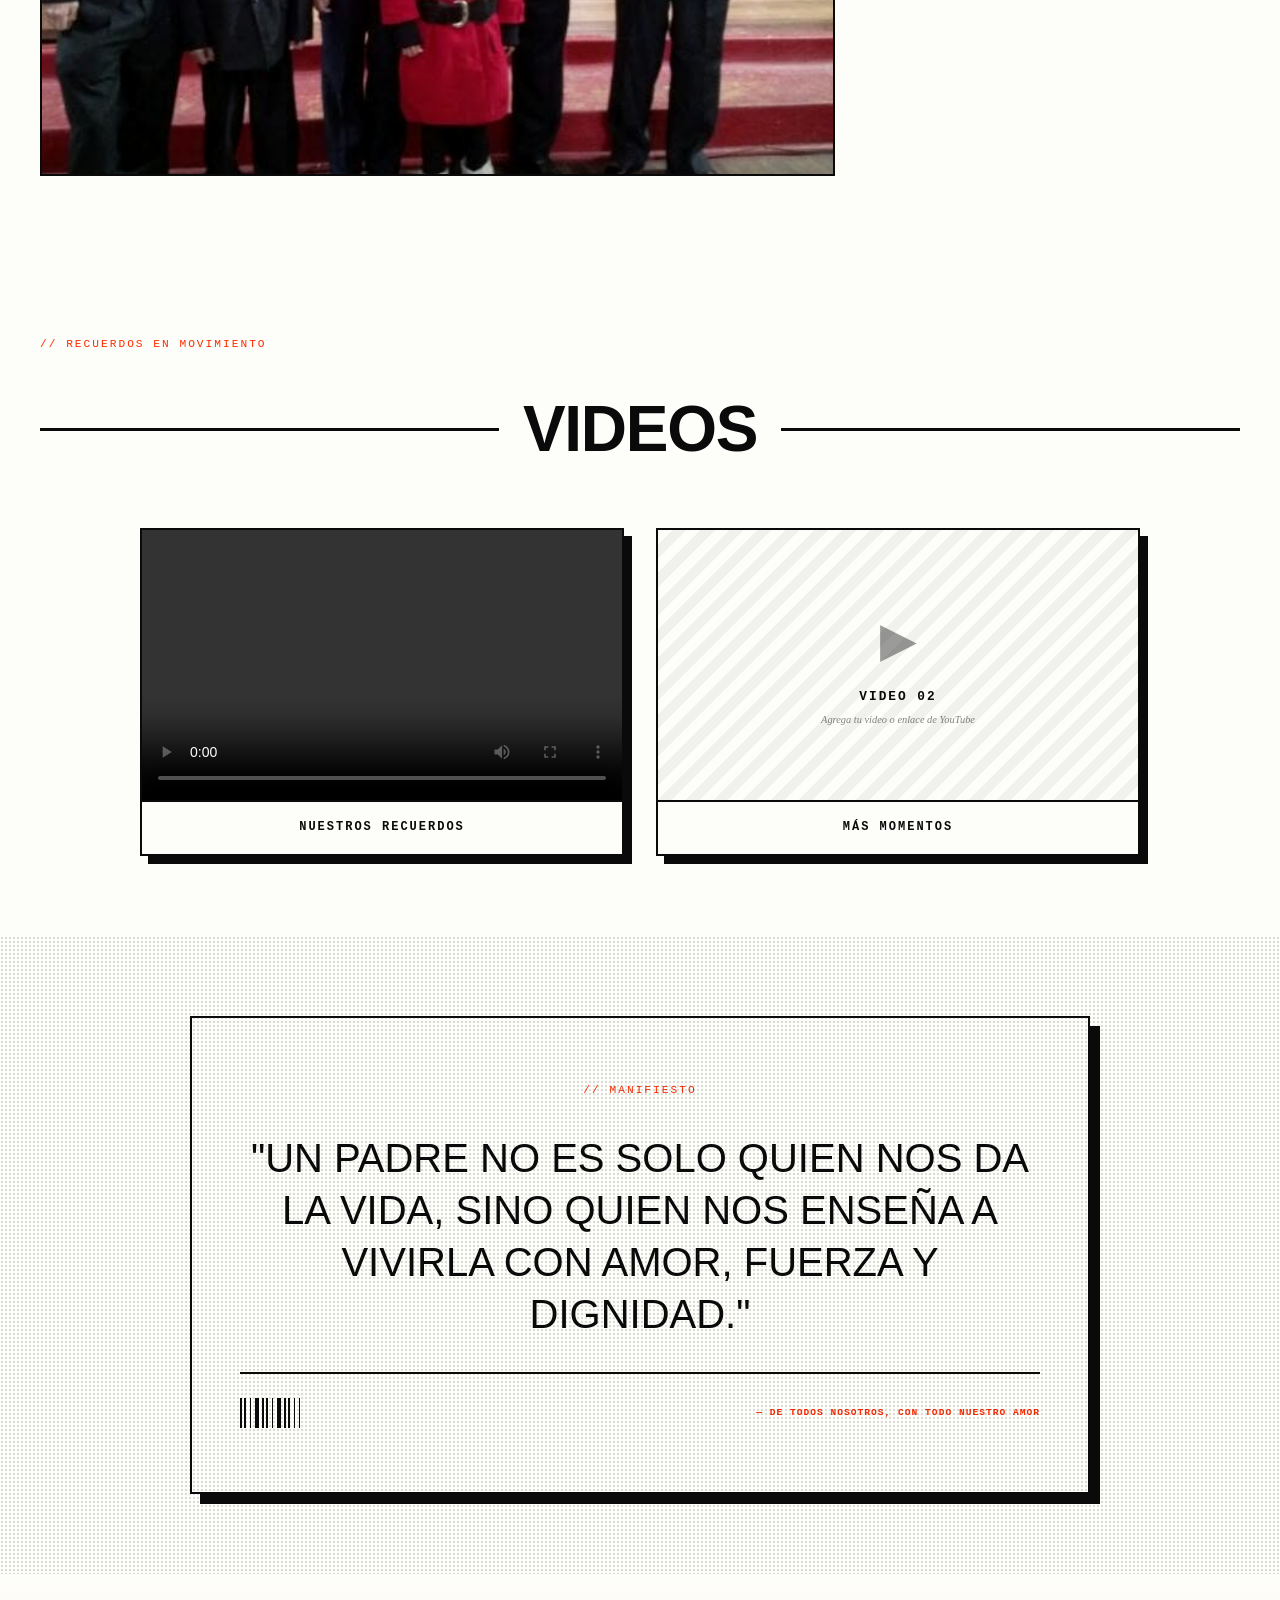
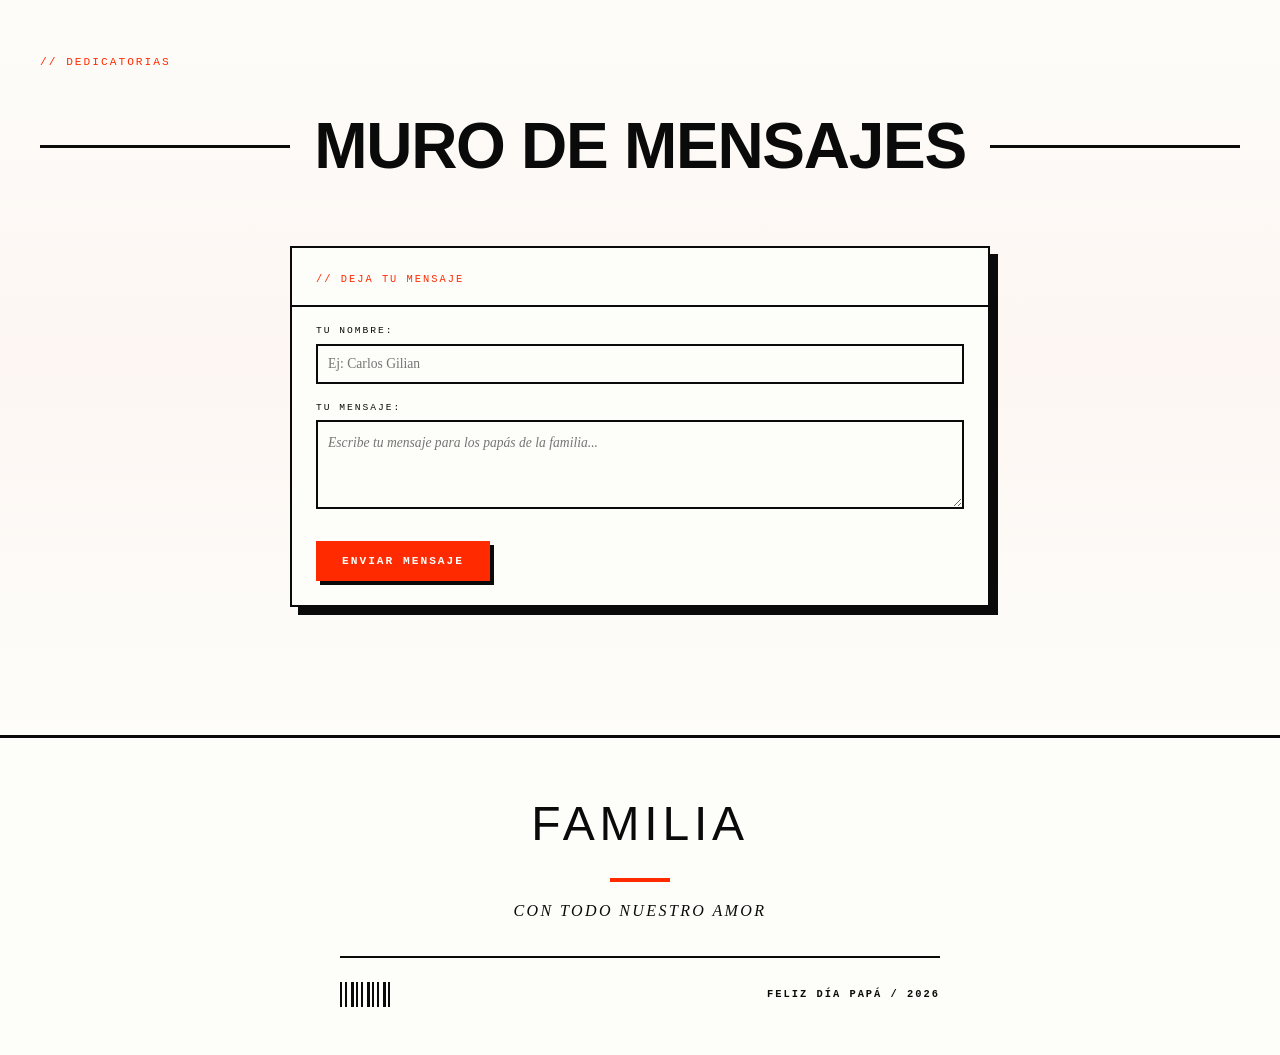
==== commit 6c756a98: "feat: Muro de mensajes donde la familia deja dedicatorias en tiempo real" ====
--- a/index.html
+++ b/index.html
@@ -7,6 +7,7 @@
     <link rel="stylesheet" href="styles.css">
     <script src="https://www.gstatic.com/firebasejs/10.12.0/firebase-app-compat.js"></script>
     <script src="https://www.gstatic.com/firebasejs/10.12.0/firebase-firestore-compat.js"></script>
+    <script src="https://www.gstatic.com/firebasejs/10.12.0/firebase-storage-compat.js"></script>
 </head>
 <body>
 
@@ -261,6 +262,38 @@
         </div>
     </section>
 
+    <!-- ===================== MURO DE MENSAJES ===================== -->
+    <section class="section-brutalist wall-section">
+        <div class="section-label">// DEDICATORIAS</div>
+        <div class="section-header-brutal">
+            <span class="accent-line"></span>
+            <h2>MURO DE MENSAJES</h2>
+            <span class="accent-line"></span>
+        </div>
+
+        <div class="wall-form-container">
+            <div class="wall-form">
+                <div class="wall-form-header">
+                    <span class="wall-form-label">// DEJA TU MENSAJE</span>
+                </div>
+                <div class="wall-input-group">
+                    <label class="wall-input-label">TU NOMBRE:</label>
+                    <input type="text" id="wall-name" class="wall-input" placeholder="Ej: Carlos Gilian">
+                </div>
+                <div class="wall-input-group">
+                    <label class="wall-input-label">TU MENSAJE:</label>
+                    <textarea id="wall-message" class="wall-textarea" placeholder="Escribe tu mensaje para los papás de la familia..." rows="3"></textarea>
+                </div>
+                <div class="wall-status" id="wall-status"></div>
+                <button class="wall-submit" id="wall-submit" onclick="submitWallMessage()">ENVIAR MENSAJE</button>
+            </div>
+        </div>
+
+        <div class="wall-grid" id="wall-grid">
+            <!-- Messages load here from Firebase -->
+        </div>
+    </section>
+
     <!-- ===================== FOOTER ===================== -->
     <footer class="footer-brutalist">
         <div class="footer-content">
@@ -295,27 +328,56 @@
     <div id="upload-modal" class="upload-modal" onclick="closeUploadModal(event)">
         <div class="upload-modal-content">
             <div class="upload-modal-header">
-                <span class="upload-modal-label">// SUBIR FOTO</span>
+                <span class="upload-modal-label">// SUBIR CONTENIDO</span>
                 <button class="lightbox-close" onclick="closeUploadModal(event)">X</button>
             </div>
-            <div class="upload-dropzone" id="upload-dropzone">
-                <div class="upload-dropzone-icon">+</div>
-                <p class="upload-dropzone-text">ARRASTRA TU FOTO AQUÍ</p>
-                <p class="upload-dropzone-sub">o haz clic para seleccionar</p>
-                <input type="file" id="upload-input" accept="image/*" style="display:none">
-            </div>
+
+            <div class="upload-type-tabs">
+                <button class="upload-tab active" id="tab-foto" onclick="switchUploadTab('foto')">FOTO</button>
+                <button class="upload-tab" id="tab-video" onclick="switchUploadTab('video')">VIDEO</button>
+            </div>
+
+            <!-- FOTO TAB -->
+            <div class="upload-tab-content active" id="upload-foto-tab">
+                <div class="upload-dropzone" id="upload-dropzone">
+                    <div class="upload-dropzone-icon">+</div>
+                    <p class="upload-dropzone-text">ARRASTRA TU FOTO AQUÍ</p>
+                    <p class="upload-dropzone-sub">o haz clic para seleccionar</p>
+                    <input type="file" id="upload-input" accept="image/*" style="display:none">
+                </div>
+                <div class="upload-camera-btn" onclick="openCamera('foto')">
+                    <span>&#128247;</span> TOMAR FOTO CON CÁMARA
+                </div>
+                <input type="file" id="camera-input-foto" accept="image/*" capture="environment" style="display:none">
+            </div>
+
+            <!-- VIDEO TAB -->
+            <div class="upload-tab-content" id="upload-video-tab">
+                <div class="upload-dropzone" id="upload-dropzone-video">
+                    <div class="upload-dropzone-icon">&#9654;</div>
+                    <p class="upload-dropzone-text">ARRASTRA TU VIDEO AQUÍ</p>
+                    <p class="upload-dropzone-sub">MP4, WEBM, MOV (max 50MB)</p>
+                    <input type="file" id="upload-input-video" accept="video/*" style="display:none">
+                </div>
+                <div class="upload-camera-btn" onclick="openCamera('video')">
+                    <span>&#127909;</span> GRABAR VIDEO CON CÁMARA
+                </div>
+                <input type="file" id="camera-input-video" accept="video/*" capture="environment" style="display:none">
+            </div>
+
             <div class="upload-name-field">
                 <label class="upload-name-label">TU NOMBRE:</label>
                 <input type="text" id="upload-name-input" class="upload-name-input" placeholder="Ej: Carlos Gilian">
             </div>
             <div class="upload-name-field">
-                <label class="upload-name-label">TÍTULO DE TU FOTO:</label>
+                <label class="upload-name-label">TÍTULO:</label>
                 <input type="text" id="upload-title-input" class="upload-name-input" placeholder="Ej: En la playa con la familia">
             </div>
             <div class="upload-status" id="upload-status"></div>
             <div class="upload-preview" id="upload-preview" style="display:none">
                 <img id="upload-preview-img" src="">
-                <button class="upload-confirm-btn" id="upload-confirm-btn" onclick="confirmUpload()">SUBIR FOTO</button>
+                <video id="upload-preview-video" style="display:none; max-width:100%; max-height:200px; border:2px solid var(--text-main);"></video>
+                <button class="upload-confirm-btn" id="upload-confirm-btn" onclick="confirmUpload()">SUBIR</button>
             </div>
         </div>
     </div>
@@ -333,7 +395,7 @@
         </div>
     </div>
     <audio id="bg-music" loop preload="auto">
-        <source src="cancion.mp4" type="audio/mp4">
+        <source src="cancion.mp3" type="audio/mpeg">
     </audio>
 
     <!-- ===================== SLIDESHOW ===================== -->
--- a/styles.css
+++ b/styles.css
@@ -1076,6 +1076,8 @@
     width: 90%;
     max-width: 500px;
     padding: 0;
+    max-height: 90vh;
+    overflow-y: auto;
 }
 
 .upload-modal-header {
@@ -1094,9 +1096,73 @@
     text-transform: uppercase;
 }
 
+/* UPLOAD TABS */
+.upload-type-tabs {
+    display: flex;
+    border-bottom: 2px solid var(--text-main);
+}
+
+.upload-tab {
+    flex: 1;
+    padding: 10px;
+    background: transparent;
+    border: none;
+    font-family: var(--font-mono);
+    font-weight: bold;
+    font-size: 0.7rem;
+    letter-spacing: 2px;
+    color: var(--text-main);
+    cursor: pointer;
+    text-transform: uppercase;
+    transition: all 0.2s;
+    border-right: 2px solid var(--text-main);
+}
+
+.upload-tab:last-child {
+    border-right: none;
+}
+
+.upload-tab.active {
+    background: var(--text-main);
+    color: var(--bg-main);
+}
+
+.upload-tab-content {
+    display: none;
+}
+
+.upload-tab-content.active {
+    display: block;
+}
+
+/* CAMERA BUTTON */
+.upload-camera-btn {
+    margin: 0 1.5rem 1rem;
+    padding: 12px;
+    border: 2px dashed var(--accent);
+    text-align: center;
+    font-family: var(--font-mono);
+    font-size: 0.7rem;
+    letter-spacing: 1px;
+    color: var(--accent);
+    cursor: pointer;
+    text-transform: uppercase;
+    transition: all 0.2s;
+}
+
+.upload-camera-btn:hover {
+    background: rgba(255, 42, 0, 0.1);
+    border-style: solid;
+}
+
+.upload-camera-btn span {
+    font-size: 1.2rem;
+    margin-right: 0.3rem;
+}
+
 .upload-dropzone {
     margin: 1.5rem;
-    padding: 2.5rem;
+    padding: 2rem;
     border: 2px dashed var(--text-main);
     text-align: center;
     cursor: pointer;
@@ -1234,6 +1300,37 @@
 
 .gallery-item:hover .user-photo-remove {
     opacity: 1;
+}
+
+/* VIDEO PLAY ICON */
+.video-play-icon {
+    position: absolute;
+    top: 50%;
+    left: 50%;
+    transform: translate(-50%, -50%);
+    width: 50px;
+    height: 50px;
+    background: var(--accent);
+    color: var(--bg-main);
+    display: flex;
+    align-items: center;
+    justify-content: center;
+    font-size: 1.2rem;
+    z-index: 5;
+    opacity: 0;
+    transition: opacity 0.3s;
+}
+
+.gallery-item:hover .video-play-icon {
+    opacity: 1;
+}
+
+.user-video .gallery-img {
+    filter: brightness(0.7);
+}
+
+.user-video:hover .gallery-img {
+    filter: brightness(0.9);
 }
 
 .photo-author {
@@ -1484,6 +1581,198 @@
 
 body:has(.theme-toggle-input:checked) .slideshow-image-wrap img {
     border-color: #ccff00;
+}
+
+/* MESSAGE WALL */
+.wall-section {
+    background: linear-gradient(180deg, var(--bg-main) 0%, rgba(255,42,0,0.03) 50%, var(--bg-main) 100%);
+}
+
+.wall-form-container {
+    max-width: 700px;
+    margin: 0 auto 3rem;
+}
+
+.wall-form {
+    border: 2px solid var(--text-main);
+    box-shadow: 8px 8px 0px var(--shadow-color);
+    background: var(--bg-main);
+}
+
+.wall-form-header {
+    padding: 1rem 1.5rem;
+    border-bottom: 2px solid var(--text-main);
+}
+
+.wall-form-label {
+    font-family: var(--font-mono);
+    font-size: 0.65rem;
+    letter-spacing: 2px;
+    color: var(--accent);
+    text-transform: uppercase;
+}
+
+.wall-input-group {
+    padding: 1rem 1.5rem 0;
+}
+
+.wall-input-label {
+    font-family: var(--font-mono);
+    font-size: 0.6rem;
+    letter-spacing: 2px;
+    color: var(--text-main);
+    text-transform: uppercase;
+    display: block;
+    margin-bottom: 0.3rem;
+}
+
+.wall-input, .wall-textarea {
+    width: 100%;
+    padding: 10px;
+    background: transparent;
+    border: 2px solid var(--text-main);
+    color: var(--text-main);
+    font-family: var(--font-body);
+    font-size: 0.85rem;
+    outline: none;
+    resize: vertical;
+}
+
+.wall-input:focus, .wall-textarea:focus {
+    border-color: var(--accent);
+}
+
+.wall-textarea {
+    font-style: italic;
+    line-height: 1.6;
+}
+
+.wall-status {
+    padding: 0 1.5rem;
+    margin-top: 0.5rem;
+    font-family: var(--font-mono);
+    font-size: 0.6rem;
+    letter-spacing: 1px;
+    text-transform: uppercase;
+    word-break: break-word;
+}
+
+.wall-status.sent { color: #00cc66; }
+.wall-status.error { color: #ff0000; }
+
+.wall-submit {
+    margin: 1rem 1.5rem 1.5rem;
+    padding: 12px 24px;
+    background: var(--accent);
+    color: var(--bg-main);
+    border: 2px solid var(--accent);
+    font-family: var(--font-mono);
+    font-weight: bold;
+    font-size: 0.7rem;
+    letter-spacing: 2px;
+    text-transform: uppercase;
+    cursor: pointer;
+    box-shadow: 4px 4px 0px var(--shadow-color);
+    transition: all 0.3s;
+}
+
+.wall-submit:hover {
+    transform: translate(-2px, -2px);
+    box-shadow: 6px 6px 0px var(--shadow-color);
+}
+
+.wall-submit:disabled {
+    opacity: 0.5;
+    cursor: not-allowed;
+    transform: none;
+}
+
+/* WALL CARDS */
+.wall-grid {
+    max-width: 1200px;
+    margin: 0 auto;
+    display: grid;
+    grid-template-columns: repeat(auto-fill, minmax(280px, 1fr));
+    gap: 1.5rem;
+}
+
+.wall-card {
+    border: 2px solid var(--text-main);
+    padding: 1.5rem;
+    background: var(--bg-main);
+    box-shadow: 5px 5px 0px var(--shadow-color);
+    position: relative;
+    transition: all 0.3s;
+    animation: wallCardIn 0.4s ease-out;
+}
+
+@keyframes wallCardIn {
+    from { opacity: 0; transform: translateY(20px) scale(0.95); }
+    to { opacity: 1; transform: translateY(0) scale(1); }
+}
+
+.wall-card:hover {
+    transform: translateY(-3px);
+    box-shadow: 8px 8px 0px var(--shadow-color);
+}
+
+.wall-card-author {
+    font-family: var(--font-display);
+    font-size: 1rem;
+    color: var(--text-main);
+    text-transform: uppercase;
+    margin-bottom: 0.8rem;
+    padding-bottom: 0.5rem;
+    border-bottom: 2px solid var(--text-main);
+}
+
+.wall-card-message {
+    font-family: var(--font-body);
+    font-size: 0.85rem;
+    line-height: 1.7;
+    color: var(--text-main);
+    font-style: italic;
+}
+
+.wall-card-time {
+    margin-top: 1rem;
+    font-family: var(--font-mono);
+    font-size: 0.55rem;
+    color: var(--accent);
+    letter-spacing: 1px;
+    text-transform: uppercase;
+}
+
+.wall-card-barcode {
+    width: 30px;
+    height: 15px;
+    margin-top: 0.8rem;
+    background: repeating-linear-gradient(to right,
+        var(--text-main) 0, var(--text-main) 1px, transparent 1px, transparent 3px,
+        var(--text-main) 3px, var(--text-main) 4px, transparent 4px, transparent 6px
+    );
+    opacity: 0.3;
+}
+
+.wall-card-remove {
+    position: absolute;
+    top: 8px;
+    right: 8px;
+    width: 22px;
+    height: 22px;
+    background: var(--accent);
+    color: var(--bg-main);
+    border: none;
+    font-family: var(--font-mono);
+    font-size: 0.6rem;
+    font-weight: bold;
+    cursor: pointer;
+    opacity: 0;
+    transition: opacity 0.2s;
+}
+
+.wall-card:hover .wall-card-remove {
+    opacity: 1;
 }
 
 /* RESPONSIVE */
